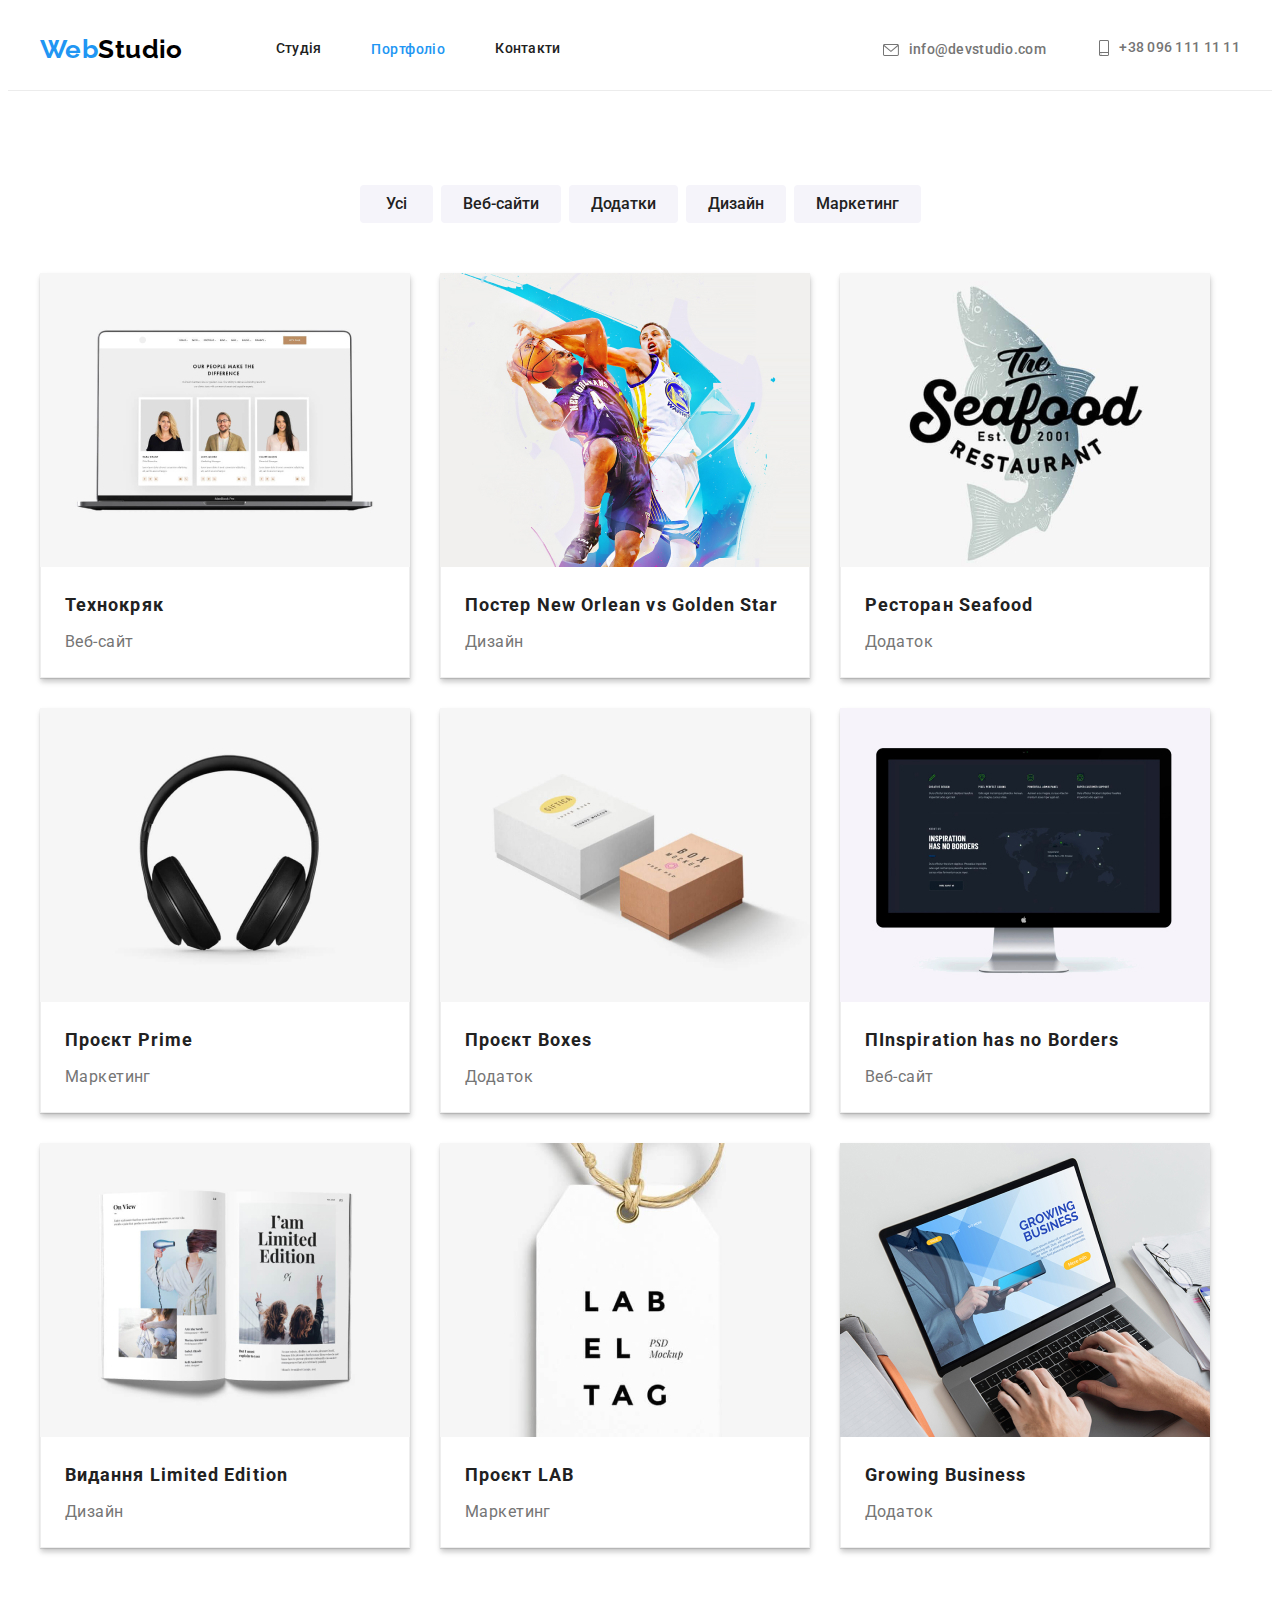
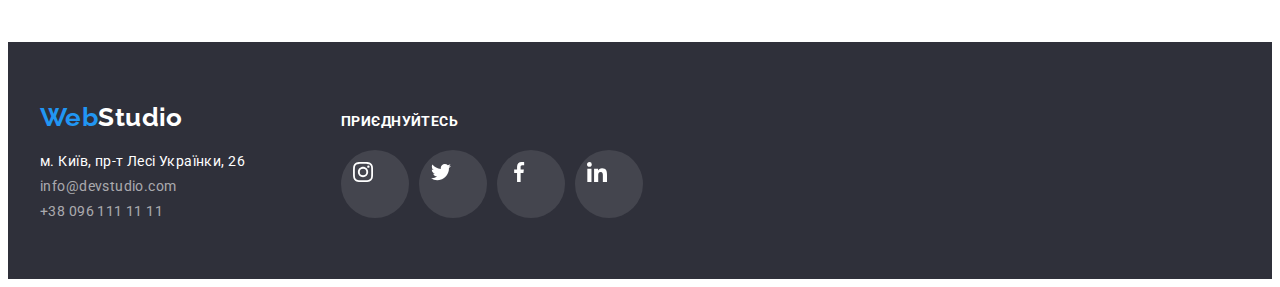
==== portfolio.html @ 4a67c82b "clone" ====
<!DOCTYPE html>
<html lang="uk">

<head>
    <meta charset="UTF-8">
    <meta http-equiv="X-UA-Compatible" content="IE=edge">
    <meta name="viewport" content="width=device-width, initial-scale=1.0">
    <title>Document</title>
    <link rel="stylesheet" href="https://cdnjs.cloudflare.com/ajax/libs/modern-normalize/0.6.0/modern-normalize.min.css"
        integrity="sha256-a9JO7L1jGkja9va1xGMWEJspCfU/b9Vn5u/O5MdnKhw=" crossorigin="anonymous" />
<link href="https://fonts.googleapis.com/css2?family=Raleway:wght@700&family=Roboto:wght@400;500;700;900&display=swap"
    rel="stylesheet">
    
    <link rel="stylesheet" href="./css/styles.css">
</head>

<body>
    <header class="site-header">
        <div class="container">
            <a href="./index.html" class="logo"><span class="logo__accent">Web</span>Studio</a>

            <nav class="site-nav">
    
                <ul class="list">
                <li class="item"><a href="./index.html" class="link">Студія</a></li>
                <li class="item"><a href="" class="link-current">Портфоліо</a></li>
                <li class="item"><a href="" class="link">Контакти</a></li>
            </ul>
        </nav>
        
        <ul class="auth-nav">
            <li class="item">
                <a class="link" href="mailto:info@devstudio.com"><svg class="icon" height="12" width="16">
                        <use href="./images/icons.svg#icon-envelope"></use>
                    </svg>info@devstudio.com</a>
            </li>
            <li class="item"><a class="link" href="tel:+380961111111"><svg class="icon" height="16" width="10">
                        <use href="./images/icons.svg#icon-smartphone"></use>
                    </svg>+38 096 111 11 11</a></li>
        </ul>
    </div>
    </header>
    <main>
        <section class="portfolio section">
            <div class="container">
<h1 class="portfolio-heading">Наші роботи</h1>


<ul class="portfolio-filter text-center">
    <li class="item"><button type="button" class="button-work">Усі</button></li>
    <li class="item"><button type="button" class="button-work">Веб-сайти</button></li>
    <li class="item"><button type="button" class="button-work">Додатки</button></li>
    <li class="item"><button type="button" class="button-work">Дизайн</button></li>
    <li class="item"><button type="button" class="button-work">Маркетинг</button></li>
</ul>

<ul class="portfolio-cards">
    <li class="item">
        <a class="link" href="">
        <img  class="image-block" src="./images/img8.jpg" alt="Технокряк" width="370">
        <div class="description">
        <h2 class="heading-car">Технокряк</h2>
        <p class="text">Веб-сайт</p>
        </div>
        </a>
    </li>
    <li class="item">
        <a class="link" href="" >
        <img  class="image-block" src="./images/img9.jpg" alt="Постер New Orlean vs Golden Star" width="370">
        <div class="description">
    <h2 class="heading-car">Постер New Orlean vs Golden Star</h2>
    <p class="text">Дизайн</p>
    </div>
    </a>
</li>
    <li class="item">
<a class="link" href="" >
<img class="image-block" src="./images/img10.jpg" alt="Ресторан Seafood" width="370">
<div class="description">
<h2 class="heading-car">Ресторан Seafood</h2>
<p class="text">Додаток</p>
</div>
</a>
    </li>
    <li class="item">
    <a  class="link" href="">
    <img  class="image-block" src="./images/img11.jpg" alt="Проєкт Prime" width="370">
    <div class="description">
    <h2 class="heading-car">Проєкт Prime</h2>
    <p class="text">Маркетинг</p>
    </div>
    </a>
    </li>
    <li class="item">
        <a class="link" href="" >
    <img class="image-block" src="./images/img12.jpg" alt="Проєкт Boxes" width="370">
    <div class="description">
    <h2 class="heading-car">Проєкт Boxes</h2>
    <p class="text">Додаток</p>
    </div>
    </a>
    </li>
    <li class="item">
        <a  class="link" href="" >
        <img class="image-block" src="./images/img13.jpg" alt="Inspiration has no Borders" width="370">
        <div class="description">
        <h2 class="heading-car">ПInspiration has no Borders</h2>
        <p class="text">Веб-сайт</p>
        </div>
        </a>
    </li>
    <li class="item">
        <a class="link" href="" >
        <img  class="image-block" src="./images/img14.jpg" alt="Видання Limited Edition" width="370">
        <div class="description">
        <h2 class="heading-car">Видання Limited Edition</h2>
        <p class="text">Дизайн</p>
        </div>
        </a>
    </li>
    <li class="item">
        <a class="link" href="" >
        <img class="image-block" src="./images/img15.jpg" alt="Проєкт LAB" width="370">
        <div class="description">
        <h2 class="heading-car">Проєкт LAB</h2>
        <p class="text">Маркетинг</p>
        </div>
        </a>
    </li>
    <li class="item">
    <a class="link" href="">
    <img class="image-block" src="./images/img16.jpg" alt="Growing Business" width="370">
    <div class="description">
    <h2 class="heading-car">Growing Business</h2>
    <p class="text">Додаток</p>
    </div>
    </a>
    </li>
</ul>
</div>
</section>
    </main>
<footer class="site-footer">
    <div class="site-footer__container container">
        <div class="site-footer__nav-links">
            <a href="./index.html" class="logo site-footer__logo"><span class="logo__accent">Web</span>Studio</a>
            <address class="footer-contacts">
                <ul>
                    <li class="footer-contacts__item">
                        <a class="footer-contacts__link footer-contacts__link--address"
                            href="https://goo.gl/maps/XUFfffDGWBc9zeDt5">м. Київ, пр-т Лесі Українки, 26</a>
                    </li>
                    <li class="footer-contacts__item">
                        <a class="footer-contacts__link" href="mailto:info@devstudio.com">info@devstudio.com</a>
                    </li>
                    <li class="footer-contacts__item">
                        <a class="footer-contacts__link" href="tel:+380961111111">+38 096 111 11 11</a>
                    </li>
                </ul>
            </address>
        </div>

        <div class="site-footer__social-links">
            <h2 class="site-footer__heading">Приєднуйтесь</h2>
            <ul class="site-footer__social-list social-links">
                <li class="social-links__item">
                    <a href="" class="site-footer__social-link social-links__link">
                        <svg class="social-links__icon" height="20" width="20">
                            <use href="./images/icons.svg#icon-instagram"></use>
                        </svg>
                    </a>
                </li>
                <li class="social-links__item">
                    <a href="" class="site-footer__social-link social-links__link">
                        <svg class="social-links__icon" height="20" width="20">
                            <use href="./images/icons.svg#icon-twitter"></use>
                        </svg>
                    </a>
                </li>
                <li class="social-links__item">
                    <a href="" class="site-footer__social-link social-links__link">
                        <svg class="social-links__icon" height="20" width="20">
                            <use href="./images/icons.svg#icon-facebook"></use>
                        </svg>
                    </a>
                </li>
                <li class="social-links__item">
                    <a href="" class="site-footer__social-link social-links__link">
                        <svg class="social-links__icon" height="20" width="20">
                            <use href="./images/icons.svg#icon-linkedin"></use>
                        </svg>
                    </a>
                </li>
            </ul>
        </div>
    </div>
</footer>
</body>

</html>
---- css/styles.css ----
:root {
    --primary-text-color:#757575;
    --title-text-color:#212121;
    --title-text-color-one:#000000 ;
    --accent-color:#2196F3;
    --primary-bt-color: #FFFFFF;
    --accent-color-one: #F5F4FA;
    --primary-phon-color: hsla(0, 0%, 100%, 0.6);
    --primary-brg-color:#2F303A;
    --header-border-color: #ececec;
    --list-items-gap: 30px;
    --portfolio-cards-border-color: #eee;
    --bg-color-gray: #f5f4fa;
    --text-color-social: #afb1b8;
    --bg-color-button-accent-secondary: #188ce8;
    --thumb-color: #afb1b8;
    --thumb-color-hover: #2196f3;
}
h1,
h2,
h3,
h4,
h5,
h6,
p,
ul {
    margin: 0;
    padding: 0;
}
ul {
    list-style: none;
}

body {
    background:var(--primary-bt-color);
    color:var(--primary-text-color);
    font-size: 14px;
    font-family:Roboto, sans-serif;
    letter-spacing: 0.03em;
}

.container {
    margin-left: auto;
    margin-right: auto;
    padding-left: 15px;
    padding-right: 15px;
    width: 1200px;
}
.section {
    padding-top: 94px;
    padding-bottom: 94px;
}
.image-block {
    display: block;
}
.text-center {
    text-align: center;
    
}
.heading {
    font-size: 36px;
    line-height: 1.17;
    text-align: center;
}
button {
    font-family: inherit;
    cursor: pointer;
}

.site-header {
    border-bottom: 1px solid var(--header-border-color);
}
  
.site-header .container {
    display: flex;
    align-items: center;
}

.site-nav {
    margin-left: 93px;
}

.site-nav .list {
    display: flex;
    
}
.site-nav .item:not(:first-child),
.auth-nav .item:not(:first-child) {
    margin-left: 50px;
}
.site-nav .link {
    color: var(--title-text-color);
    font-weight: 500;
    line-height: 1.14;
    letter-spacing: 0.02em;
    text-decoration: none;
    display: inline-block;
    padding-top: 32px;
    padding-bottom: 32px;
    
}

.site-nav .link:hover,
.site-nav .link:focus {
    color: var(--accent-color);
}

.site-nav .link-current {
    color: var(--accent-color);
    text-decoration: none;
    font-weight: 500;
    display: inline-block;
    padding-top: 32px;
    padding-bottom: 32px;
}

.auth-nav .item {
   
    font-weight: 500;
    line-height: 1.14;
    letter-spacing: 0.02em;
    text-decoration: none;
    display:inline-block;
    
}

.auth-nav .link:hover,
.auth-nav .link:focus {
    color: var(--accent-color);
}

.auth-nav .link{
    display: flex;
        padding-top: 32px;
        padding-bottom: 32px;
        text-decoration: none;
    color: var(---primary-text-color);
       
        align-items: center;
}
.auth-nav {
    display: inline-block;
    margin-left: auto;
    align-items: center;
  
}
.auth-nav .icon {
    --color4: currentColor;    
    margin-right: 10px;
    
}
.icon {
    display: inline-block; 
    align-items: center;
    justify-content: center;
}

.logo {
    font-family: Raleway, sans-serif;
    font-weight: 700;
    font-size: 26px;
    line-height: 1.19;
    text-decoration: none;
    padding-top: 24px;
    padding-bottom: 24px;
    color: var(--title-text-color-one);
}

.logo__accent {
    color: var(--accent-color);
    font-family: Raleway, sans-serif;
    padding-top: 24px;
    padding-bottom: 24px;
}

.features-heading,
.portfolio-heading {
    position: absolute;
    white-space: nowrap;
    width: 1px;
    height: 1px;
    overflow: hidden;
    border: 0;
    padding: 0;
    clip: rect(0 0 0 0);
    clip-path: inset(50%);
    margin: -1px;
}
.features-list {
    display: flex;
    margin-left: calc(-1 * var(--list-items-gap));  
}
.features-list .thumb {
    padding-top: 25px;
    padding-bottom: 25px;

    border-radius: 4px;
    background-color: var(--bg-color-gray);
    margin-bottom:30px ;
}
.thumb {
    display: flex;
    align-items: center;
    justify-content: center;
}

 .features-list .item {
    flex-basis: calc(100% / 4 - var(--list-items-gap));
    margin-left: var(--list-items-gap);
}

.portfolio-cards {
    display: flex;
    flex-wrap: wrap;
     gap: 30px;
}

 .portfolio-cards .item {
    flex-basis: calc(100% / 3 - var(--list-items-gap));
    box-shadow: 0px 1px 1px rgba(0, 0, 0, 0.12), 0px 4px 4px rgba(0, 0, 0, 0.06), 1px 4px 6px rgba(0, 0, 0, 0.16);
 }
.portfolio-filter{
    margin-bottom: 50px;
}
   .portfolio-cards .description {
        padding-top: 20px;
        padding-bottom: 20px;
        padding-left: 24px;
        padding-right: 24px; 
 
    border: 1px solid var(--portfolio-cards-border-color);
        border-top: none;
}

.portfolio-cards .link {
    color:var(--primary-text-color);
    text-decoration: none;      
}

.portfolio-cards .text{
    color: var(---primary-text-color);
    margin-top: 4px;
    font-size: 16px;
    line-height: 1.88;        
}

.portfolio-cards .heading-car {
    font-weight: 700;
    font-size: 18px;
    line-height: 2;
    letter-spacing: 0.06em;
    color: var(--title-text-color); 
}

.section-items {
    color: var(--title-text-color);
    font-weight: 500;
        font-size: 16px;
        line-height:1.19;            
}
 .section-item-one {
color: var(--title-text-color);
font-weight: 700;
font-size: 14px;
line-height: 1.14;
letter-spacing: 0.03em;
margin-bottom: 10px;
 }
.section-desc {
    color:var(--primary-text-color);
    font-size: 16px;
    line-height:1.19;     
}
.section-text {
    color:var(--primary-text-color);
    line-height: 1.71;
}
.section-title {
    font-weight: 700;
    font-size: 36px;
    line-height: 1.17;
    color: var(--title-text-color);
}

.slogan {
    background-color: var(--primary-brg-color);
    padding-top: 200px;
    padding-bottom: 200px;
    text-align: center;
    background-image: linear-gradient(rgba(47, 48, 58, 0.4), rgba(47, 48, 58, 0.4)),
            url(../images/hero.jpg);
    background-repeat: no-repeat;
        background-position: center;
        background-size: 1600px;
}

.slogan-title{
color: var(--primary-bt-color);
    font-weight: 900;
    font-size: 44px;
    line-height:1.36;
    text-transform: uppercase;
    letter-spacing: 0.06em;
    text-align: center;
 }
 
 .button  {
    color: var(--primary-bt-color);
    background-color: var(--accent-color);
    text-decoration: none;
    font-family: inherit;
    text-align: center;
}

.button-primary {
    color: var(--primary-bt-color);
    background-color: var(--accent-color);
    font-weight: 700;
    font-size: 16px;
    line-height: 1.88;
    letter-spacing: 0.06em;
    text-align: center;
    margin-top: 30px;
    padding: 10px 32px;
    border: 0 solid transparent;
    border-radius: 4px;
}

.button-work  {
    color: var(--title-text-color);
        background-color: var(--accent-color-one);
        font-weight: 500;
            font-size: 16px;
            line-height: 1.62;
            text-align: center;
            font-style: normal;
            border: 0 solid transparent;
            border-radius: 4px;
            min-width: 73px;
            padding: 6px 22px;
}

.button-work:hover,
.button-work:focus {
    color: var(--primary-bt-color);
    background-color: var(--accent-color);
    box-shadow: 0px 3px 1px rgba(0, 0, 0, 0.1), 0px 1px 2px rgba(0, 0, 0, 0.08), 0px 2px 2px rgba(0, 0, 0, 0.12);
        border-radius: 4px;
}

.button-secondary {
    color: var(--primary-bt-color);
        background-color: var(--accent-color);font-weight: 500;
            font-size: 16px;
            line-height: 1.62;
            text-align: center;
            font-style: normal;
            border: 0 solid transparent;
            border-radius: 4px;
            min-width: 73px;
            padding: 6px 22px;
}
  
.competence {
    padding-top: 0;
}
.competence .section-title{
    text-align: center;
}

.competence-list {
    display: flex;
    margin-top: 50px;
    margin-left: calc(-1 * var(--list-items-gap));
}

.competence-list .item {
    flex-basis: calc(100% / 3 - var(--list-items-gap));
    margin-left: var(--list-items-gap);
}
   
.address .link{
    color:var(--primary-bt-color);
    line-height: 1.71;
        text-decoration: none;
        font-style: normal;
}
.address  .link:hover,
 .address .link:focus {
    color:var(--accent-color);
}
.address .link-one {
    color:var(--primary-phon-color);
   
        line-height: 1.71;
        text-decoration: none;
        font-style: normal;
}
.address .link-one:hover,
.address .link-one:focus {
color: var(--accent-color);
}

.portfolio-filter {
    display: flex;
    justify-content: center;
}

.portfolio-filter .item:not(:first-child) {
    margin-left: 8px;
}
.team {
    background-color: var(--bg-color-gray); 
}

.team-cards {
    display: flex;
    margin-top: 50px;
    margin-left: calc(-1 * var(--list-items-gap));
   
}

.team-cards .item {
    flex-basis: calc(100% / 3 - var(--list-items-gap));
    margin-left: var(--list-items-gap);

    background-color: var(--primary-bt-color);
   
}
.team-cards .item:hover,
.team-cards .item:focus {
box-shadow: 0px 1px 3px rgba(0, 0, 0, 0.12), 0px 1px 1px rgba(0, 0, 0, 0.14),
        0px 2px 1px rgba(0, 0, 0, 0.2);
    border-radius: 0px 0px 4px 4px;
}

.team-cards .description {
    padding-top: 30px;
    padding-bottom: 30px;
    padding-left: 24px;
    padding-right: 24px; 
}
.team-cards .section-desc{
    margin-top: 10px;  
}

.team-cards .social-links {
    margin-top: 16px;
    align-items: center;
    display: flex;
    justify-self: center;
}

.social-links {
    display: flex;
    align-items: center;
}

.social-links__item:not(:last-child) {
    margin-right: 10px;
}

.social-links__link {
    display: block;
    height: 44px;
    width: 44px;
    padding: 12px;
    border-radius: 50%;
    color: var(--text-color-social);
    align-items: center;
    justify-self: center;
}

.social-links__link:hover,
.social-links__link:focus {
    color: var(--primary-bt-color);
    background-color: var(--accent-color);
}
.social-links__icon {
    --color1: currentColor;
  
}

.clients__icon {
    --color1: currentColor;
    display: block;
}

.site-footer {
    padding-top: 60px;
    padding-bottom: 60px;

    background-color: var(--primary-brg-color);
}

.site-footer__container {
    display: flex;
    align-items: baseline;
}

.site-footer__nav-links {
    width: 231px;
}

.site-footer__logo {
    color: var(--primary-bt-color);
}

.site-footer__social-links {
   
    margin-left: 70px;
}

.site-footer__heading {
    font-size: 14px;
    line-height: 1.14;
    text-transform: uppercase;

    color: var(--primary-bt-color);
}

.site-footer__social-list {
    margin-top: 20px;
}

.site-footer__social-link {
    color: var(--primary-bt-color);
    background-color: rgba(255, 255, 255, 0.1);
}

/* Footer contacts */

.footer-contacts {
    margin-top: 20px;
}

.footer-contacts__item:not(:first-child) {
    margin-top: 9px;
}

.footer-contacts__link {
    font-style: normal;
    text-decoration: none;
    color: var(--primary-phon-color);
}

.footer-contacts__link:hover,
.footer-contacts__link:focus {
    color: var(--accent-color);
}

.footer-contacts__link--address {
    color: var(--primary-bt-color);
}




.customer_title {
    color: var(--title-text-color);
    font-weight: bold;
    font-size: 36px;
    line-height: 1.17;
    text-align: center;
    padding-top: 94px;
    /* padding-bottom: 50px; */
    margin-bottom: 0px;
    margin-top: 0px;
    padding-bottom: 50px;
}

.customer_content {
    display: flex;
    justify-content: space-between;
    margin-bottom: 94px;
}

.customer__item {
    border: 1px solid var(--text-color-social);
    border-radius: 4px;
    margin-left: 30px;
}

.customer__item:first-child {
    margin-left: 0px;
}

.customer__item:hover,
.customer__item:focus {
    border: 1px solid var(--accent-color);
}

.customer__link {
    display: flex;
    align-items: center;
    justify-content: center;
    width: 175px;
    height: 90px;
    color: var(--text-color-social);
}

.customer__link:hover {
    color: var(--accent-color);
}

.clients__icon {
    
    fill: currentColor;
    height: 50px;
}
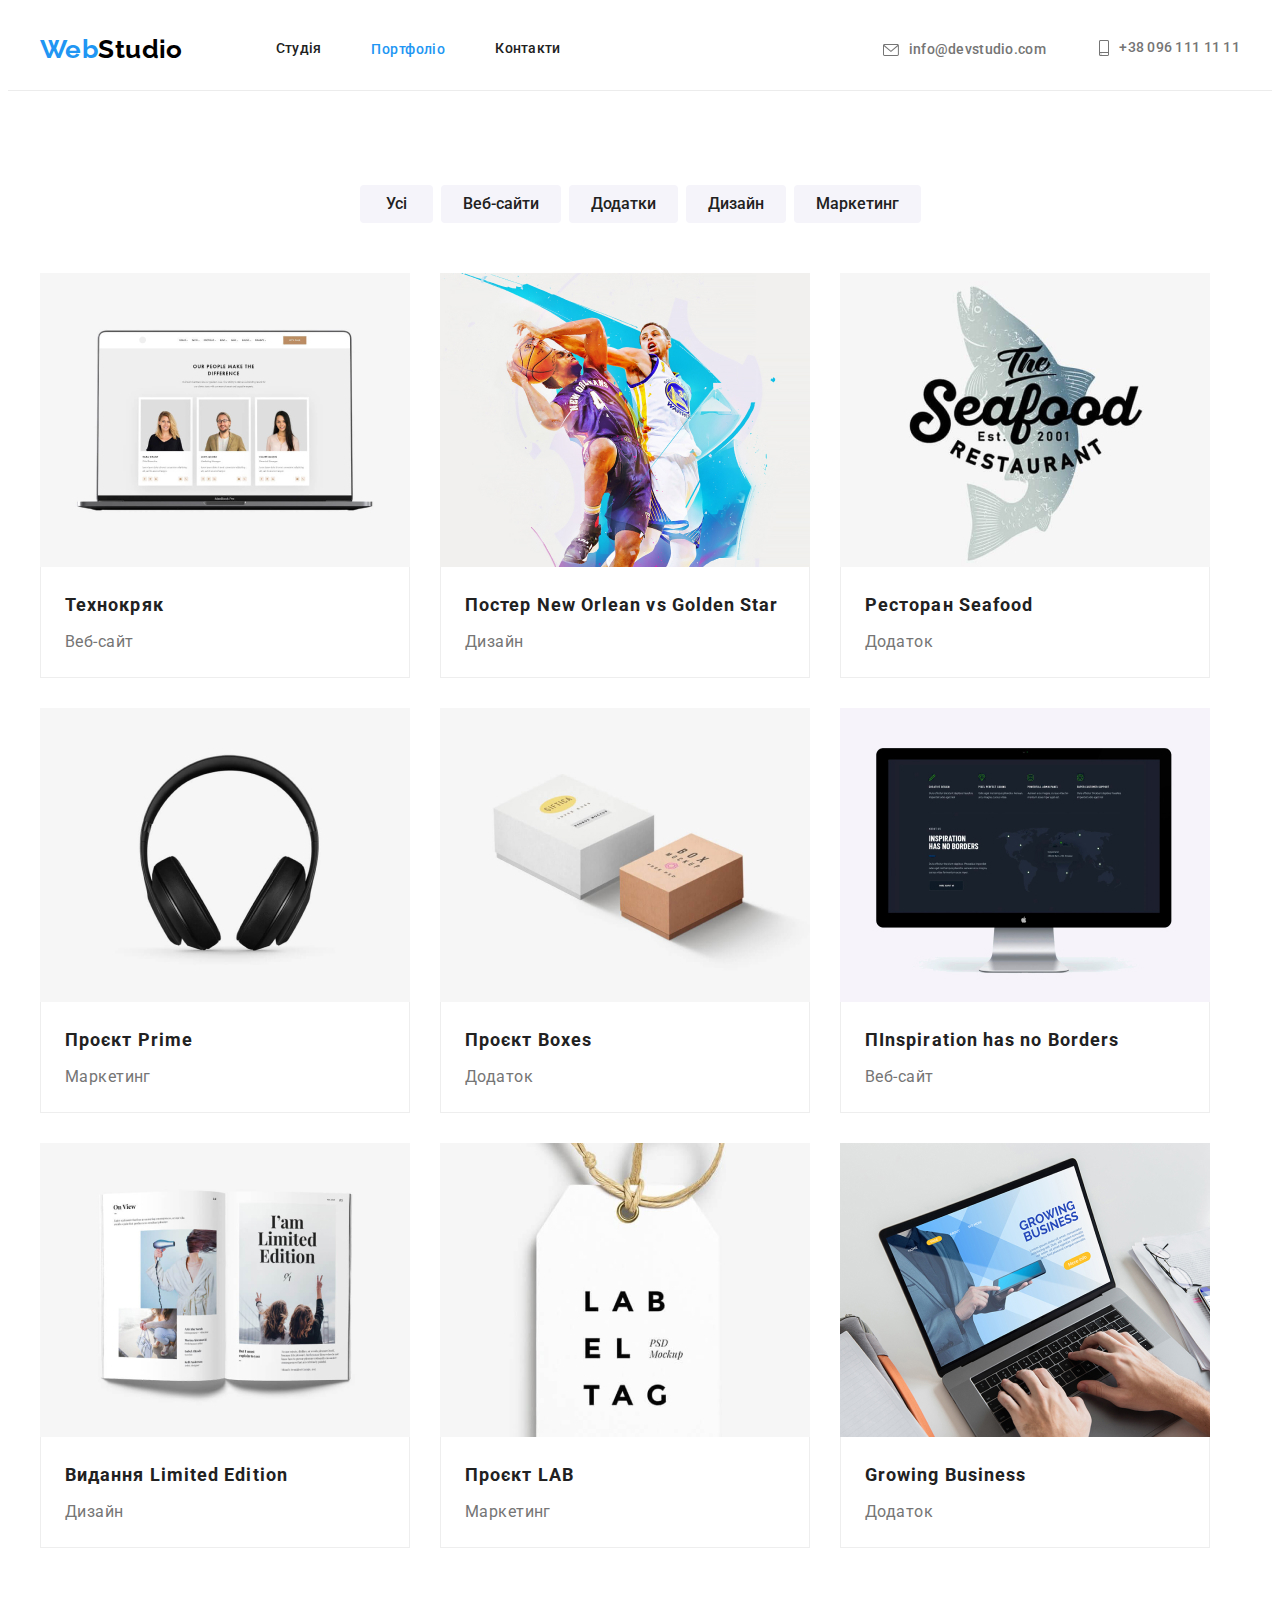
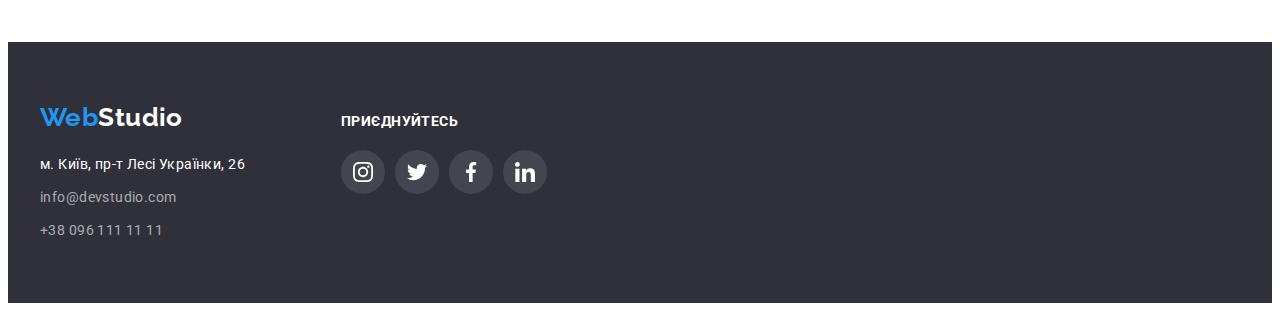
==== commit 0730305a: "clone html" ====
--- a/portfolio.html
+++ b/portfolio.html
@@ -161,7 +161,7 @@
         </div>
 
         <div class="site-footer__social-links">
-            <h2 class="site-footer__heading">Приєднуйтесь</h2>
+            <p class="site-footer__heading">Приєднуйтесь</p>
             <ul class="site-footer__social-list social-links">
                 <li class="social-links__item">
                     <a href="" class="site-footer__social-link social-links__link">
--- a/css/styles.css
+++ b/css/styles.css
@@ -1,13 +1,13 @@
 
 :root {
-    --primary-text-color:#757575;
-    --title-text-color:#212121;
-    --title-text-color-one:#000000 ;
-    --accent-color:#2196F3;
+    --primary-text-color: #757575;
+    --title-text-color: #212121;
+    --title-text-color-one: #000000;
+    --accent-color: #2196F3;
     --primary-bt-color: #FFFFFF;
     --accent-color-one: #F5F4FA;
     --primary-phon-color: hsla(0, 0%, 100%, 0.6);
-    --primary-brg-color:#2F303A;
+    --primary-brg-color: #2F303A;
     --header-border-color: #ececec;
     --list-items-gap: 30px;
     --portfolio-cards-border-color: #eee;
@@ -17,6 +17,7 @@
     --thumb-color: #afb1b8;
     --thumb-color-hover: #2196f3;
 }
+
 h1,
 h2,
 h3,
@@ -28,15 +29,16 @@
     margin: 0;
     padding: 0;
 }
+
 ul {
     list-style: none;
 }
 
 body {
-    background:var(--primary-bt-color);
-    color:var(--primary-text-color);
+    background: var(--primary-bt-color);
+    color: var(--primary-text-color);
     font-size: 14px;
-    font-family:Roboto, sans-serif;
+    font-family: Roboto, sans-serif;
     letter-spacing: 0.03em;
 }
 
@@ -47,22 +49,27 @@
     padding-right: 15px;
     width: 1200px;
 }
+
 .section {
     padding-top: 94px;
     padding-bottom: 94px;
 }
+
 .image-block {
     display: block;
 }
+
 .text-center {
     text-align: center;
-    
-}
+
+}
+
 .heading {
     font-size: 36px;
     line-height: 1.17;
     text-align: center;
 }
+
 button {
     font-family: inherit;
     cursor: pointer;
@@ -71,7 +78,7 @@
 .site-header {
     border-bottom: 1px solid var(--header-border-color);
 }
-  
+
 .site-header .container {
     display: flex;
     align-items: center;
@@ -83,12 +90,14 @@
 
 .site-nav .list {
     display: flex;
-    
-}
+
+}
+
 .site-nav .item:not(:first-child),
 .auth-nav .item:not(:first-child) {
     margin-left: 50px;
 }
+
 .site-nav .link {
     color: var(--title-text-color);
     font-weight: 500;
@@ -98,7 +107,7 @@
     display: inline-block;
     padding-top: 32px;
     padding-bottom: 32px;
-    
+
 }
 
 .site-nav .link:hover,
@@ -116,13 +125,13 @@
 }
 
 .auth-nav .item {
-   
+
     font-weight: 500;
     line-height: 1.14;
     letter-spacing: 0.02em;
     text-decoration: none;
-    display:inline-block;
-    
+    display: inline-block;
+
 }
 
 .auth-nav .link:hover,
@@ -130,28 +139,31 @@
     color: var(--accent-color);
 }
 
-.auth-nav .link{
-    display: flex;
-        padding-top: 32px;
-        padding-bottom: 32px;
-        text-decoration: none;
+.auth-nav .link {
+    display: flex;
+    padding-top: 32px;
+    padding-bottom: 32px;
+    text-decoration: none;
     color: var(---primary-text-color);
-       
-        align-items: center;
-}
+
+    align-items: center;
+}
+
 .auth-nav {
     display: inline-block;
     margin-left: auto;
     align-items: center;
-  
-}
+
+}
+
 .auth-nav .icon {
-    --color4: currentColor;    
+    --color4: currentColor;
     margin-right: 10px;
-    
-}
+
+}
+
 .icon {
-    display: inline-block; 
+    display: inline-block;
     align-items: center;
     justify-content: center;
 }
@@ -187,25 +199,27 @@
     clip-path: inset(50%);
     margin: -1px;
 }
+
 .features-list {
     display: flex;
-    margin-left: calc(-1 * var(--list-items-gap));  
-}
+    margin-left: calc(-1 * var(--list-items-gap));
+}
+
 .features-list .thumb {
-    padding-top: 25px;
-    padding-bottom: 25px;
+height: 120px;
 
     border-radius: 4px;
     background-color: var(--bg-color-gray);
-    margin-bottom:30px ;
-}
+    margin-bottom: 30px;
+}
+
 .thumb {
     display: flex;
     align-items: center;
     justify-content: center;
 }
 
- .features-list .item {
+.features-list .item {
     flex-basis: calc(100% / 4 - var(--list-items-gap));
     margin-left: var(--list-items-gap);
 }
@@ -213,36 +227,45 @@
 .portfolio-cards {
     display: flex;
     flex-wrap: wrap;
-     gap: 30px;
-}
-
- .portfolio-cards .item {
+    gap: 30px;
+}
+
+.portfolio-cards .item {
     flex-basis: calc(100% / 3 - var(--list-items-gap));
-    box-shadow: 0px 1px 1px rgba(0, 0, 0, 0.12), 0px 4px 4px rgba(0, 0, 0, 0.06), 1px 4px 6px rgba(0, 0, 0, 0.16);
- }
-.portfolio-filter{
+    
+}
+
+.portfolio-filter {
     margin-bottom: 50px;
 }
-   .portfolio-cards .description {
-        padding-top: 20px;
-        padding-bottom: 20px;
-        padding-left: 24px;
-        padding-right: 24px; 
- 
+
+.portfolio-cards .description {
+    padding-top: 20px;
+    padding-bottom: 20px;
+    padding-left: 24px;
+    padding-right: 24px;
+
     border: 1px solid var(--portfolio-cards-border-color);
-        border-top: none;
+    border-top: none;
 }
 
 .portfolio-cards .link {
-    color:var(--primary-text-color);
-    text-decoration: none;      
-}
-
-.portfolio-cards .text{
+    display: block;
+    color: var(--primary-text-color);
+    text-decoration: none;
+}
+
+.portfolio-cards .link:hover,
+.portfolio-cards .link:hover{
+box-shadow: 0px 1px 1px rgba(0, 0, 0, 0.12), 0px 4px 4px rgba(0, 0, 0, 0.06), 1px 4px 6px rgba(0, 0, 0, 0.16);
+}
+
+
+.portfolio-cards .text {
     color: var(---primary-text-color);
     margin-top: 4px;
     font-size: 16px;
-    line-height: 1.88;        
+    line-height: 1.88;
 }
 
 .portfolio-cards .heading-car {
@@ -250,32 +273,36 @@
     font-size: 18px;
     line-height: 2;
     letter-spacing: 0.06em;
-    color: var(--title-text-color); 
+    color: var(--title-text-color);
 }
 
 .section-items {
     color: var(--title-text-color);
     font-weight: 500;
-        font-size: 16px;
-        line-height:1.19;            
-}
- .section-item-one {
-color: var(--title-text-color);
-font-weight: 700;
-font-size: 14px;
-line-height: 1.14;
-letter-spacing: 0.03em;
-margin-bottom: 10px;
- }
+    font-size: 16px;
+    line-height: 1.19;
+}
+
+.section-item-one {
+    color: var(--title-text-color);
+    font-weight: 700;
+    font-size: 14px;
+    line-height: 1.14;
+    letter-spacing: 0.03em;
+    margin-bottom: 10px;
+}
+
 .section-desc {
-    color:var(--primary-text-color);
+    color: var(--primary-text-color);
     font-size: 16px;
-    line-height:1.19;     
-}
+    line-height: 1.19;
+}
+
 .section-text {
-    color:var(--primary-text-color);
+    color: var(--primary-text-color);
     line-height: 1.71;
 }
+
 .section-title {
     font-weight: 700;
     font-size: 36px;
@@ -284,28 +311,30 @@
 }
 
 .slogan {
+    max-width: 1600px;
+    margin:0 auto;
     background-color: var(--primary-brg-color);
     padding-top: 200px;
     padding-bottom: 200px;
     text-align: center;
     background-image: linear-gradient(rgba(47, 48, 58, 0.4), rgba(47, 48, 58, 0.4)),
-            url(../images/hero.jpg);
+        url(../images/hero.jpg);
     background-repeat: no-repeat;
-        background-position: center;
-        background-size: 1600px;
-}
-
-.slogan-title{
-color: var(--primary-bt-color);
+    background-position: center;
+    background-size: 1600px;
+}
+
+.slogan-title {
+    color: var(--primary-bt-color);
     font-weight: 900;
     font-size: 44px;
-    line-height:1.36;
+    line-height: 1.36;
     text-transform: uppercase;
     letter-spacing: 0.06em;
     text-align: center;
- }
- 
- .button  {
+}
+
+.button {
     color: var(--primary-bt-color);
     background-color: var(--accent-color);
     text-decoration: none;
@@ -327,18 +356,18 @@
     border-radius: 4px;
 }
 
-.button-work  {
+.button-work {
     color: var(--title-text-color);
-        background-color: var(--accent-color-one);
-        font-weight: 500;
-            font-size: 16px;
-            line-height: 1.62;
-            text-align: center;
-            font-style: normal;
-            border: 0 solid transparent;
-            border-radius: 4px;
-            min-width: 73px;
-            padding: 6px 22px;
+    background-color: var(--accent-color-one);
+    font-weight: 500;
+    font-size: 16px;
+    line-height: 1.62;
+    text-align: center;
+    font-style: normal;
+    border: 0 solid transparent;
+    border-radius: 4px;
+    min-width: 73px;
+    padding: 6px 22px;
 }
 
 .button-work:hover,
@@ -346,26 +375,28 @@
     color: var(--primary-bt-color);
     background-color: var(--accent-color);
     box-shadow: 0px 3px 1px rgba(0, 0, 0, 0.1), 0px 1px 2px rgba(0, 0, 0, 0.08), 0px 2px 2px rgba(0, 0, 0, 0.12);
-        border-radius: 4px;
+    border-radius: 4px;
 }
 
 .button-secondary {
     color: var(--primary-bt-color);
-        background-color: var(--accent-color);font-weight: 500;
-            font-size: 16px;
-            line-height: 1.62;
-            text-align: center;
-            font-style: normal;
-            border: 0 solid transparent;
-            border-radius: 4px;
-            min-width: 73px;
-            padding: 6px 22px;
-}
-  
+    background-color: var(--accent-color);
+    font-weight: 500;
+    font-size: 16px;
+    line-height: 1.62;
+    text-align: center;
+    font-style: normal;
+    border: 0 solid transparent;
+    border-radius: 4px;
+    min-width: 73px;
+    padding: 6px 22px;
+}
+
 .competence {
     padding-top: 0;
 }
-.competence .section-title{
+
+.competence .section-title {
     text-align: center;
 }
 
@@ -379,27 +410,30 @@
     flex-basis: calc(100% / 3 - var(--list-items-gap));
     margin-left: var(--list-items-gap);
 }
-   
-.address .link{
-    color:var(--primary-bt-color);
+
+.address .link {
+    color: var(--primary-bt-color);
     line-height: 1.71;
-        text-decoration: none;
-        font-style: normal;
-}
-.address  .link:hover,
- .address .link:focus {
-    color:var(--accent-color);
-}
+    text-decoration: none;
+    font-style: normal;
+}
+
+.address .link:hover,
+.address .link:focus {
+    color: var(--accent-color);
+}
+
 .address .link-one {
-    color:var(--primary-phon-color);
-   
-        line-height: 1.71;
-        text-decoration: none;
-        font-style: normal;
-}
+    color: var(--primary-phon-color);
+
+    line-height: 1.71;
+    text-decoration: none;
+    font-style: normal;
+}
+
 .address .link-one:hover,
 .address .link-one:focus {
-color: var(--accent-color);
+    color: var(--accent-color);
 }
 
 .portfolio-filter {
@@ -410,15 +444,16 @@
 .portfolio-filter .item:not(:first-child) {
     margin-left: 8px;
 }
+
 .team {
-    background-color: var(--bg-color-gray); 
+    background-color: var(--bg-color-gray);
 }
 
 .team-cards {
     display: flex;
     margin-top: 50px;
     margin-left: calc(-1 * var(--list-items-gap));
-   
+    
 }
 
 .team-cards .item {
@@ -426,50 +461,43 @@
     margin-left: var(--list-items-gap);
 
     background-color: var(--primary-bt-color);
-   
-}
-.team-cards .item:hover,
-.team-cards .item:focus {
-box-shadow: 0px 1px 3px rgba(0, 0, 0, 0.12), 0px 1px 1px rgba(0, 0, 0, 0.14),
-        0px 2px 1px rgba(0, 0, 0, 0.2);
-    border-radius: 0px 0px 4px 4px;
-}
+    box-shadow: 0px 1px 3px rgba(0, 0, 0, 0.12), 0px 1px 1px rgba(0, 0, 0, 0.14),
+            0px 2px 1px rgba(0, 0, 0, 0.2);
+        border-radius: 0px 0px 4px 4px;
+    }
 
 .team-cards .description {
     padding-top: 30px;
     padding-bottom: 30px;
     padding-left: 24px;
-    padding-right: 24px; 
-}
-.team-cards .section-desc{
-    margin-top: 10px;  
-}
-
-.team-cards .social-links {
+    padding-right: 24px;
+}
+
+.team-cards .section-desc {
+    margin-top: 10px;
+}
+
+.social-links {
     margin-top: 16px;
     align-items: center;
     display: flex;
-    justify-self: center;
-}
-
-.social-links {
-    display: flex;
-    align-items: center;
-}
+    justify-content: center;
+}
+
+
 
 .social-links__item:not(:last-child) {
     margin-right: 10px;
 }
 
 .social-links__link {
-    display: block;
+    display: flex;
     height: 44px;
     width: 44px;
-    padding: 12px;
     border-radius: 50%;
     color: var(--text-color-social);
     align-items: center;
-    justify-self: center;
+    justify-content: center;
 }
 
 .social-links__link:hover,
@@ -477,9 +505,10 @@
     color: var(--primary-bt-color);
     background-color: var(--accent-color);
 }
+
 .social-links__icon {
     --color1: currentColor;
-  
+
 }
 
 .clients__icon {
@@ -508,12 +537,12 @@
 }
 
 .site-footer__social-links {
-   
+
     margin-left: 70px;
 }
 
 .site-footer__heading {
-    font-size: 14px;
+    font-weight: 700;
     line-height: 1.14;
     text-transform: uppercase;
 
@@ -542,6 +571,7 @@
 .footer-contacts__link {
     font-style: normal;
     text-decoration: none;
+    line-height: 1.71;
     color: var(--primary-phon-color);
 }
 
@@ -563,50 +593,45 @@
     font-size: 36px;
     line-height: 1.17;
     text-align: center;
-    padding-top: 94px;
-    /* padding-bottom: 50px; */
-    margin-bottom: 0px;
-    margin-top: 0px;
-    padding-bottom: 50px;
+ margin-bottom: 50px;
 }
 
 .customer_content {
     display: flex;
     justify-content: space-between;
-    margin-bottom: 94px;
+
 }
 
 .customer__item {
+  
+    margin-left: 30px;
+}
+
+.customer__item:first-child {
+    margin-left: 0;
+}
+
+
+.customer__link {
+    display: flex;
+    align-items: center;
+    justify-content: center;
+    width: 170px;
+    height: 90px;
+    color: var(--text-color-social);
     border: 1px solid var(--text-color-social);
     border-radius: 4px;
-    margin-left: 30px;
-}
-
-.customer__item:first-child {
-    margin-left: 0px;
-}
-
-.customer__item:hover,
-.customer__item:focus {
+}
+
+.customer__link:hover,
+.customer__link:focus {
+    color: var(--accent-color);
     border: 1px solid var(--accent-color);
-}
-
-.customer__link {
-    display: flex;
-    align-items: center;
-    justify-content: center;
-    width: 175px;
-    height: 90px;
-    color: var(--text-color-social);
-}
-
-.customer__link:hover {
-    color: var(--accent-color);
-}
+    }
+
 
 .clients__icon {
-    
+
     fill: currentColor;
     height: 50px;
-}
-
+}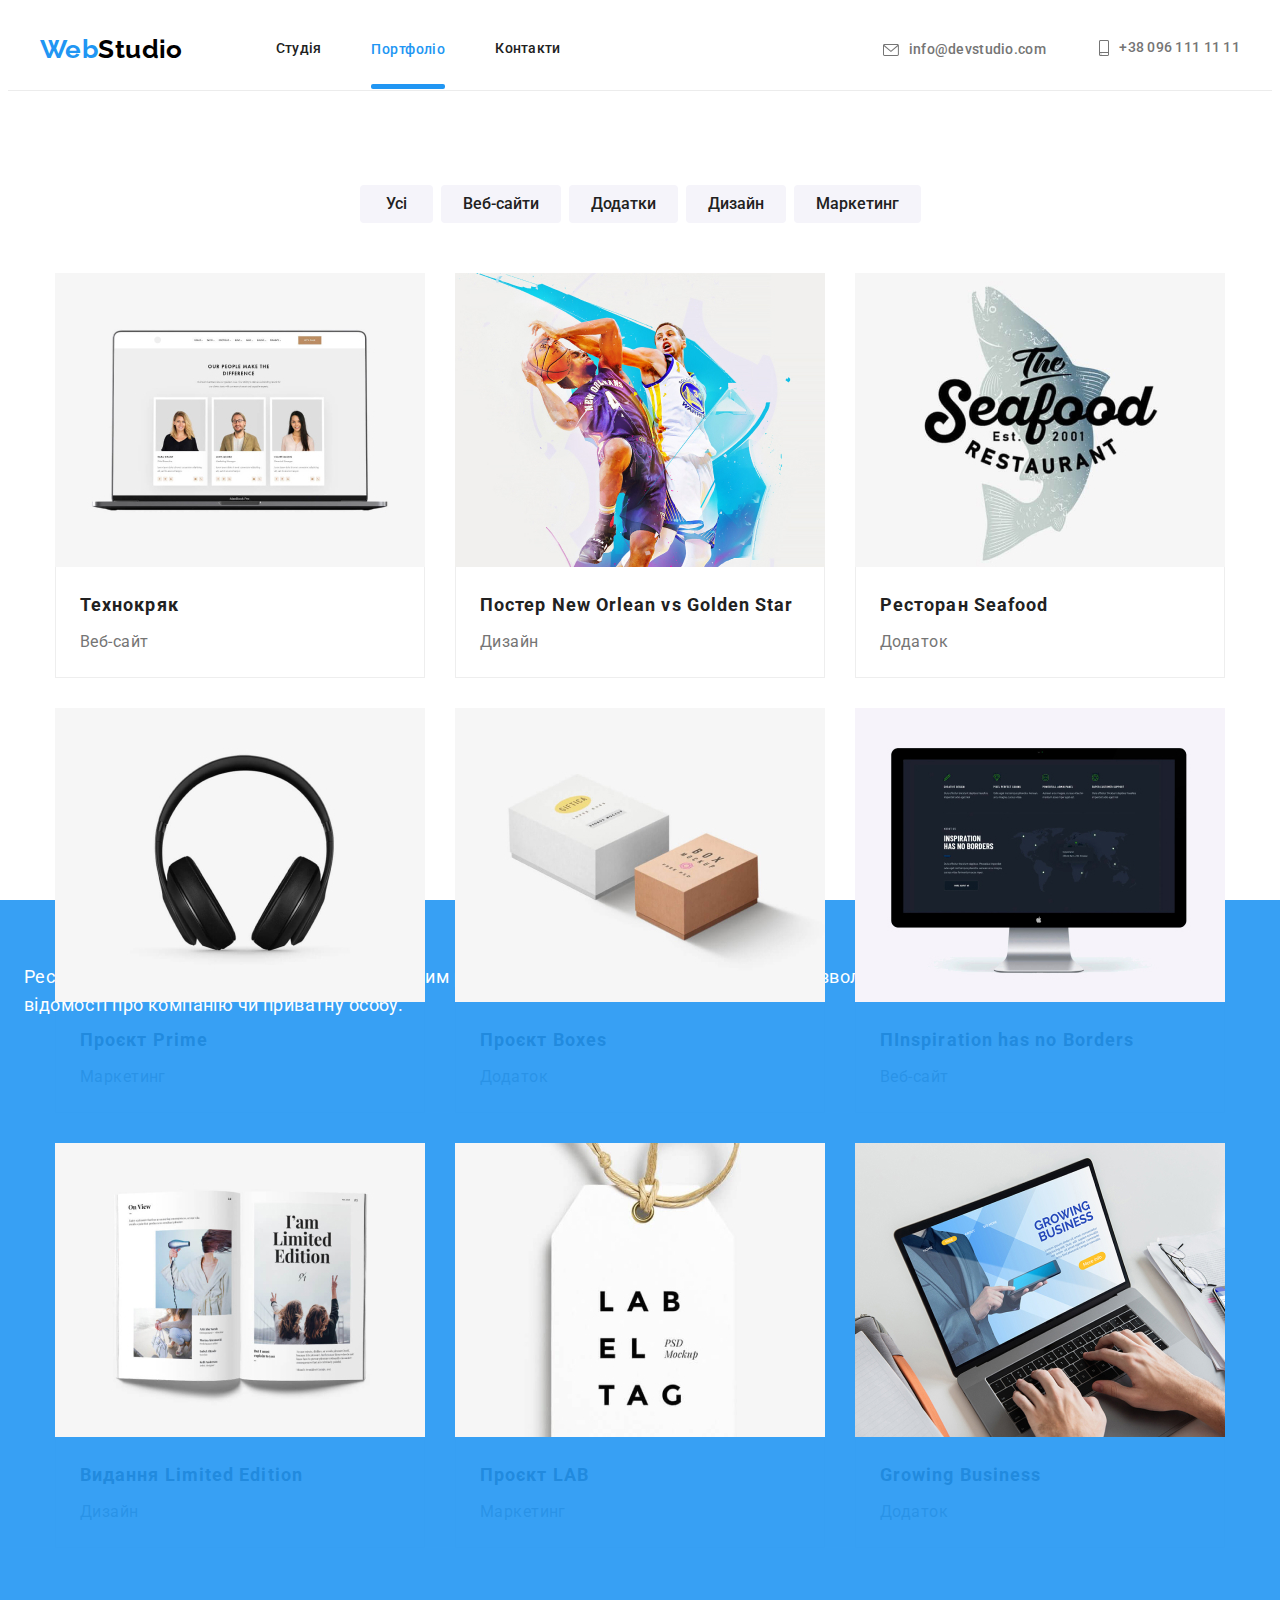
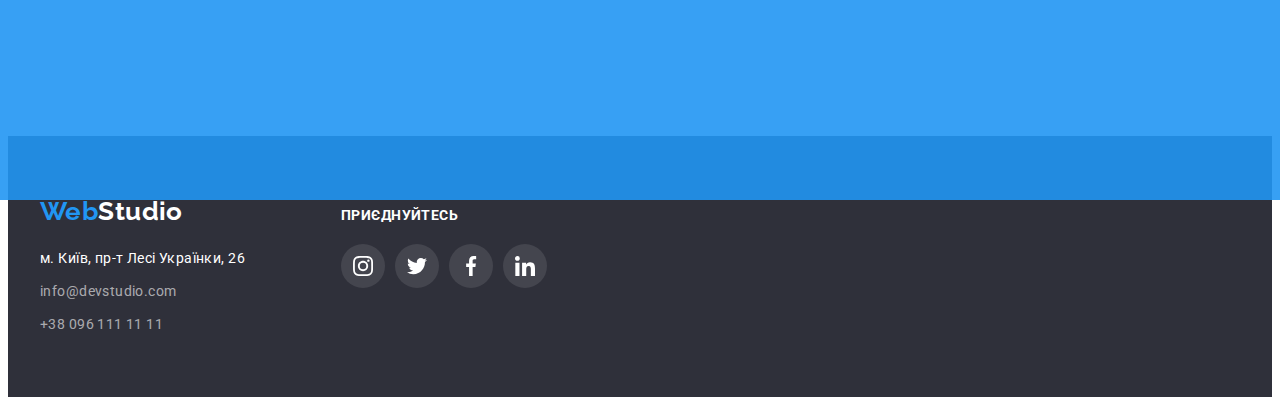
==== commit cdddf40a: "css+portpholio" ====
--- a/portfolio.html
+++ b/portfolio.html
@@ -30,11 +30,11 @@
         
         <ul class="auth-nav">
             <li class="item">
-                <a class="link" href="mailto:info@devstudio.com"><svg class="icon" height="12" width="16">
+                <a class="link" href="mailto:info@devstudio.com"><svg class="icon-n" height="12" width="16">
                         <use href="./images/icons.svg#icon-envelope"></use>
                     </svg>info@devstudio.com</a>
             </li>
-            <li class="item"><a class="link" href="tel:+380961111111"><svg class="icon" height="16" width="10">
+            <li class="item"><a class="link" href="tel:+380961111111"><svg class="icon-n" height="16" width="10">
                         <use href="./images/icons.svg#icon-smartphone"></use>
                     </svg>+38 096 111 11 11</a></li>
         </ul>
@@ -56,9 +56,18 @@
 
 <ul class="portfolio-cards">
     <li class="item">
-        <a class="link" href="">
-        <img  class="image-block" src="./images/img8.jpg" alt="Технокряк" width="370">
-        <div class="description">
+        
+        <a class="link" href=""> 
+            <div class="img">
+        <img  src="./images/img8.jpg" alt="Технокряк" width="370"  class="image-block">
+        <div class="portfolio-cards__p">
+            <p class="filter-about">
+                Ресурс пропонує комплексні пропозиції з різним рівнем функціоналу та сервісів. Все це дозволить відвідувачу отримати
+                вичерпні відомості про компанію чи приватну особу.
+            </p>
+        </div>
+        </div>
+        <div class="description">  
         <h2 class="heading-car">Технокряк</h2>
         <p class="text">Веб-сайт</p>
         </div>
--- a/css/styles.css
+++ b/css/styles.css
@@ -16,6 +16,14 @@
     --bg-color-button-accent-secondary: #188ce8;
     --thumb-color: #afb1b8;
     --thumb-color-hover: #2196f3;
+    --border-input: rgba(255, 255, 255, 0.3);
+        --cubic: cubic-bezier(0.42, 0, 0.58, 1);
+        --portfolio-cart-before: rgba(33, 150, 243, 0.9);
+        --modal-input: rgba(33, 33, 33, 0.2);
+        --foot-line: rgba(255, 255, 255, 0.1);
+        --line: rgba(0, 0, 0, 0.5);
+        --text-grey-opac: rgba(255, 255, 255, 0.6);
+            --text-copyright: rgba(255, 255, 255, 0.4);
 }
 
 h1,
@@ -58,6 +66,16 @@
 .image-block {
     display: block;
 }
+.visually-hidden {
+    position: absolute;
+    width: 1px;
+    height: 1px;
+    margin: -1px;
+    padding: 0;
+    overflow: hidden;
+    border: 0;
+    clip: rect(0 0 0 0);
+}
 
 .text-center {
     text-align: center;
@@ -104,24 +122,60 @@
     line-height: 1.14;
     letter-spacing: 0.02em;
     text-decoration: none;
-    display: inline-block;
+    display: block;
     padding-top: 32px;
     padding-bottom: 32px;
-
+    transition-duration: 250ms;
+    transition-timing-function: cubic-bezier(0.42, 0, 0.58, 1);
+    position: relative;
 }
 
 .site-nav .link:hover,
 .site-nav .link:focus {
     color: var(--accent-color);
+    text-decoration: none;
 }
 
 .site-nav .link-current {
     color: var(--accent-color);
     text-decoration: none;
     font-weight: 500;
-    display: inline-block;
+    display: block;
     padding-top: 32px;
     padding-bottom: 32px;
+    transition-duration: 250ms;
+    transition-timing-function: cubic-bezier(0.42, 0, 0.58, 1);
+    position: relative;
+}
+.site-nav .link-current:hover,
+.site-nav .link-current:focus {
+    color: var(--accent-color);
+    text-decoration: none;
+}
+
+.site-nav .link::after,
+.site-nav .link-current::after{
+    content: "";
+        display: block;
+        width: 100%;
+        height: 5px;
+        border-radius: 2px;
+        background-color: var(--accent-color);
+        position: absolute;
+        left: 0px;
+        bottom: 0px;
+        opacity: 0;
+        transition-property: opacity;
+        transition-duration: 250ms;
+        transition-timing-function: cubic-bezier(0.42, 0, 0.58, 1);
+}
+
+
+.site-nav .link::after{
+    opacity: 0;
+}
+.site-nav .link-current::after {
+    opacity: 1;
 }
 
 .auth-nav .item {
@@ -156,10 +210,10 @@
 
 }
 
-.auth-nav .icon {
+.auth-nav .icon-n {
     --color4: currentColor;
     margin-right: 10px;
-
+    
 }
 
 .icon {
@@ -184,6 +238,234 @@
     font-family: Raleway, sans-serif;
     padding-top: 24px;
     padding-bottom: 24px;
+}
+
+.backdrop {
+    position: fixed;
+    top: 0;
+    left: 0;
+    width: 100%;
+    height: 100%;
+    background-color: rgba(0, 0, 0, 0.5);
+
+    opacity: 1;
+
+    transition: opacity 250ms cubic-bezier(0.4, 0, 0.2, 1);
+}
+
+.backdrop.is-hidden {
+    opacity: 0;
+    pointer-events: none;
+}
+
+.backdrop.is-hidden .modal {
+    transform: translate(-50%, -50%) scale(1.1);
+}
+
+.modal {
+    position: absolute;
+    top: 50%;
+    left: 50%;
+
+    min-height: 581px;
+    min-width: 528px;
+
+    background-color: var(--primary-bt-color);
+    color: var(--title-text-color);
+    transform: translate(-50%, -50%) scale(1);
+
+    transition: transform 250ms cubic-bezier(0.4, 0, 0.2, 1);
+}
+
+.modal__topic {
+    margin: 0px;
+    padding-bottom: 30px;
+
+    font-weight: bold;
+    font-size: 20px;
+    line-height: 1.15;
+    text-align: center;
+    letter-spacing: 0.03em;
+}
+
+.modal__button-close {
+    position: absolute;
+    top: 0;
+    right: 0;
+    width: 30px;
+    height: 30px;
+    border-radius: 50%;
+    border: none;
+    background-color: var(--primary-bt-color);
+    box-shadow: 0px 2px 1px rgba(0, 0, 0, 0.2), 0px 1px 1px rgba(0, 0, 0, 0.14),
+        0px 1px 3px rgba(0, 0, 0, 0.12);
+
+    transform: translate(30%, -30%);
+
+    transition: transform 250ms cubic-bezier(0.4, 0, 0.2, 1);
+}
+
+.svg-close {
+    width: 11px;
+    height: 11px;
+}
+
+.form {
+    padding: 40px;
+
+    width: 528px;
+}
+
+.form-field {
+    position: relative;
+    display: block;
+    color: var(--primary-text-color);
+    margin-bottom: 28px;
+    font-size: 14px;
+    line-height: 1.14;
+    letter-spacing: 0.01em;
+}
+
+.form-input {
+    min-width: 448px;
+    margin: 0px;
+    padding: 14px 42px;
+    font: inherit;
+    border-radius: 4px;
+    border: 1px solid var(--modal-input);
+    outline: none;
+}
+
+.form-input--comment {
+    width: 100%;
+    height: 120px;
+    resize: none;
+}
+
+.form-input:focus-within {
+    border: 1px solid var(--accent-color);
+}
+
+.svg-modal {
+    position: absolute;
+    width: 18px;
+    height: 18px;
+    top: 50%;
+    left: 16px;
+    transform: translateY(-50%);
+
+    transition: transform 250ms cubic-bezier(0.4, 0, 0.2, 1);
+
+    display: inline-block;
+    width: 18px;
+    height: 18px;
+}
+
+.form-label {
+    position: absolute;
+    top: 50%;
+    left: 42px;
+    transform: translateY(-50%);
+
+    transition: transform 250ms cubic-bezier(0.4, 0, 0.2, 1);
+}
+
+.form-label--comment {
+    position: absolute;
+    top: 12px;
+    left: 16px;
+    transform: translateY(0);
+
+    transition: transform 250ms cubic-bezier(0.4, 0, 0.2, 1);
+}
+
+.form-field:focus-within>.form-label--comment {
+    transform: translateY(-35px);
+    color: var(--accent-color);
+}
+
+.form-input:not(:placeholder-shown)+.form-label--comment {
+    transform: translateY(-35px);
+}
+
+.form-field:focus-within>.svg-modal {
+    fill: var(--accent-color);
+}
+
+.form-field:focus-within>.form-label {
+    transform: translate(-26px, -45px);
+    color: var(--accent-color);
+}
+
+.form-input:not(:placeholder-shown)+.form-label {
+    transform: translate(-26px, -45px);
+}
+
+.form-field-checkbox {
+    display: inline-flex;
+    align-items: center;
+    margin-bottom: 30px;
+}
+
+.checkbox {
+    position: absolute;
+    width: 1px;
+    height: 1px;
+    margin: -1px;
+    padding: 0;
+    overflow: hidden;
+    border: 0;
+    clip: rect(0 0 0 0);
+}
+
+.icon {
+    display: inline-block;
+    width: 15px;
+    height: 15px;
+    margin-right: 8px;
+    border: 2px solid var(--title-text-color);
+    border-radius: 4px;
+    box-shadow: 0px 2px 1px rgba(0, 0, 0, 0.2), 0px 1px 1px rgba(0, 0, 0, 0.14),
+        0px 1px 3px rgba(0, 0, 0, 0.12);
+}
+
+.checkbox:checked+.icon {
+    border-color: var(--accent-color);
+    background-color: var(--accent-color);
+    background-image: url(../images/icon-check.svg);
+    background-size: contain;
+}
+
+.checkbox-text {
+    font-size: 14px;
+    line-height: 1.71;
+    margin: 0px;
+    padding: 0px;
+    letter-spacing: 0.03em;
+    color: var(--primary-text-color);
+}
+
+.checkbox-link {
+    text-decoration: underline;
+    color: var(--accent-color);
+}
+
+.modal__button-send {
+    display: inline-block;
+    border-radius: 4px;
+    padding: 10px 32px;
+    min-width: 200px;
+    border: 1px solid transparent;
+    color: var(--primary-bt-color);
+    background-color: var(--accent-color);
+    font-family: inherit;
+    font-weight: bold;
+    font-size: 16px;
+    line-height: 1.87;
+    text-decoration: none;
+    text-align: center;
+    transition: transform 250ms cubic-bezier(0.4, 0, 0.2, 1);
+    box-shadow: 0px 4px 4px rgba(0, 0, 0, 0.15);
 }
 
 .features-heading,
@@ -224,57 +506,7 @@
     margin-left: var(--list-items-gap);
 }
 
-.portfolio-cards {
-    display: flex;
-    flex-wrap: wrap;
-    gap: 30px;
-}
-
-.portfolio-cards .item {
-    flex-basis: calc(100% / 3 - var(--list-items-gap));
-    
-}
-
-.portfolio-filter {
-    margin-bottom: 50px;
-}
-
-.portfolio-cards .description {
-    padding-top: 20px;
-    padding-bottom: 20px;
-    padding-left: 24px;
-    padding-right: 24px;
-
-    border: 1px solid var(--portfolio-cards-border-color);
-    border-top: none;
-}
-
-.portfolio-cards .link {
-    display: block;
-    color: var(--primary-text-color);
-    text-decoration: none;
-}
-
-.portfolio-cards .link:hover,
-.portfolio-cards .link:hover{
-box-shadow: 0px 1px 1px rgba(0, 0, 0, 0.12), 0px 4px 4px rgba(0, 0, 0, 0.06), 1px 4px 6px rgba(0, 0, 0, 0.16);
-}
-
-
-.portfolio-cards .text {
-    color: var(---primary-text-color);
-    margin-top: 4px;
-    font-size: 16px;
-    line-height: 1.88;
-}
-
-.portfolio-cards .heading-car {
-    font-weight: 700;
-    font-size: 18px;
-    line-height: 2;
-    letter-spacing: 0.06em;
-    color: var(--title-text-color);
-}
+
 
 .section-items {
     color: var(--title-text-color);
@@ -354,6 +586,14 @@
     padding: 10px 32px;
     border: 0 solid transparent;
     border-radius: 4px;
+    transition-duration: 250ms;
+    transition-timing-function: cubic-bezier(0.42, 0, 0.58, 1);
+}
+.button-primary:hover,
+.button-primary:focus {
+background-color: var(--primary-bt-color);
+    color: var(--accent-color);
+    border: 1px solid var(--accent-color)
 }
 
 .button-work {
@@ -634,4 +874,114 @@
 
     fill: currentColor;
     height: 50px;
+}
+
+
+
+
+
+
+.portfolio-cards {
+    display: flex;
+    flex-wrap: wrap;
+    gap: 30px;
+    justify-content: center;
+    padding-bottom: 94px;
+}
+
+.portfolio-cards .item {
+    transition: box-shadow 250ms var(--cubic);
+    flex-basis: calc(100% / 3 - var(--list-items-gap));
+   
+}
+
+.portfolio-cards .item:hover {
+    box-shadow: 1px 4px 6px rgba(0, 0, 0, 0.16), 0px 4px 4px rgba(0, 0, 0, 0.06),
+        0px 1px 1px rgba(0, 0, 0, 0.12);
+}
+
+.portfolio-cards .image-block {
+    position: relative;
+    overflow: hidden;
+}
+
+.portfolio-cards__p {
+    position: absolute;
+}
+
+.filter-about {
+    color: var(--primary-bt-color);
+    padding: 63px 24px;
+    font-size: 18px;
+    line-height: 1.56;
+    margin: 0px;
+}
+
+.portfolio-cards .description {
+    padding-top: 20px;
+    padding-bottom: 20px;
+    padding-left: 24px;
+    padding-right: 24px;
+    box-shadow: 0px;
+    border: 1px solid var(--portfolio-cards-border-color);
+    border-top: none;
+}
+
+.portfolio-cards__p {
+    bottom: 0px;
+    left: 0px;
+    width: 100%;
+    height: 100%;
+    background-color: var(--portfolio-cart-before);
+
+    transform: translateY(100%);
+    opacity: 1;
+
+    transition: transform 250ms var(--cubic), opacity 250ms var(--cubic),
+        box-shadow 250ms var(--cubic);
+}
+
+.portfolio-cards.item:hover .portfolio-cards__p {
+    transform: translateY(0);
+    opacity: 1;
+    box-shadow: 1px 4px 6px rgba(0, 0, 0, 0.16), 0px 4px 4px rgba(0, 0, 0, 0.06),
+        0px 1px 1px rgba(0, 0, 0, 0.12);
+}
+
+.portfolio-filter {
+    margin-bottom: 50px;
+}
+
+
+.portfolio-cards .link {
+    display: block;
+    color: var(--primary-text-color);
+    text-decoration: none;
+}
+
+.portfolio-cards .link:hover,
+.portfolio-cards .link:focus {
+    box-shadow: 0px 1px 1px rgba(0, 0, 0, 0.12), 0px 4px 4px rgba(0, 0, 0, 0.06), 1px 4px 6px rgba(0, 0, 0, 0.16);
+}
+
+
+.portfolio-cards .text {
+    color: var(---primary-text-color);
+    margin-top: 4px;
+    font-size: 16px;
+    line-height: 1.88;
+}
+
+.portfolio-cards .heading-car {
+    font-weight: 700;
+    font-size: 18px;
+    line-height: 2;
+    letter-spacing: 0.06em;
+    color: var(--title-text-color);
+}
+.button-div input {
+    margin: 0;
+    padding: 18px 12px;
+    border-radius: 4px;
+    box-shadow: 0px 4px 4px rgba(0, 0, 0, 0.15);
 }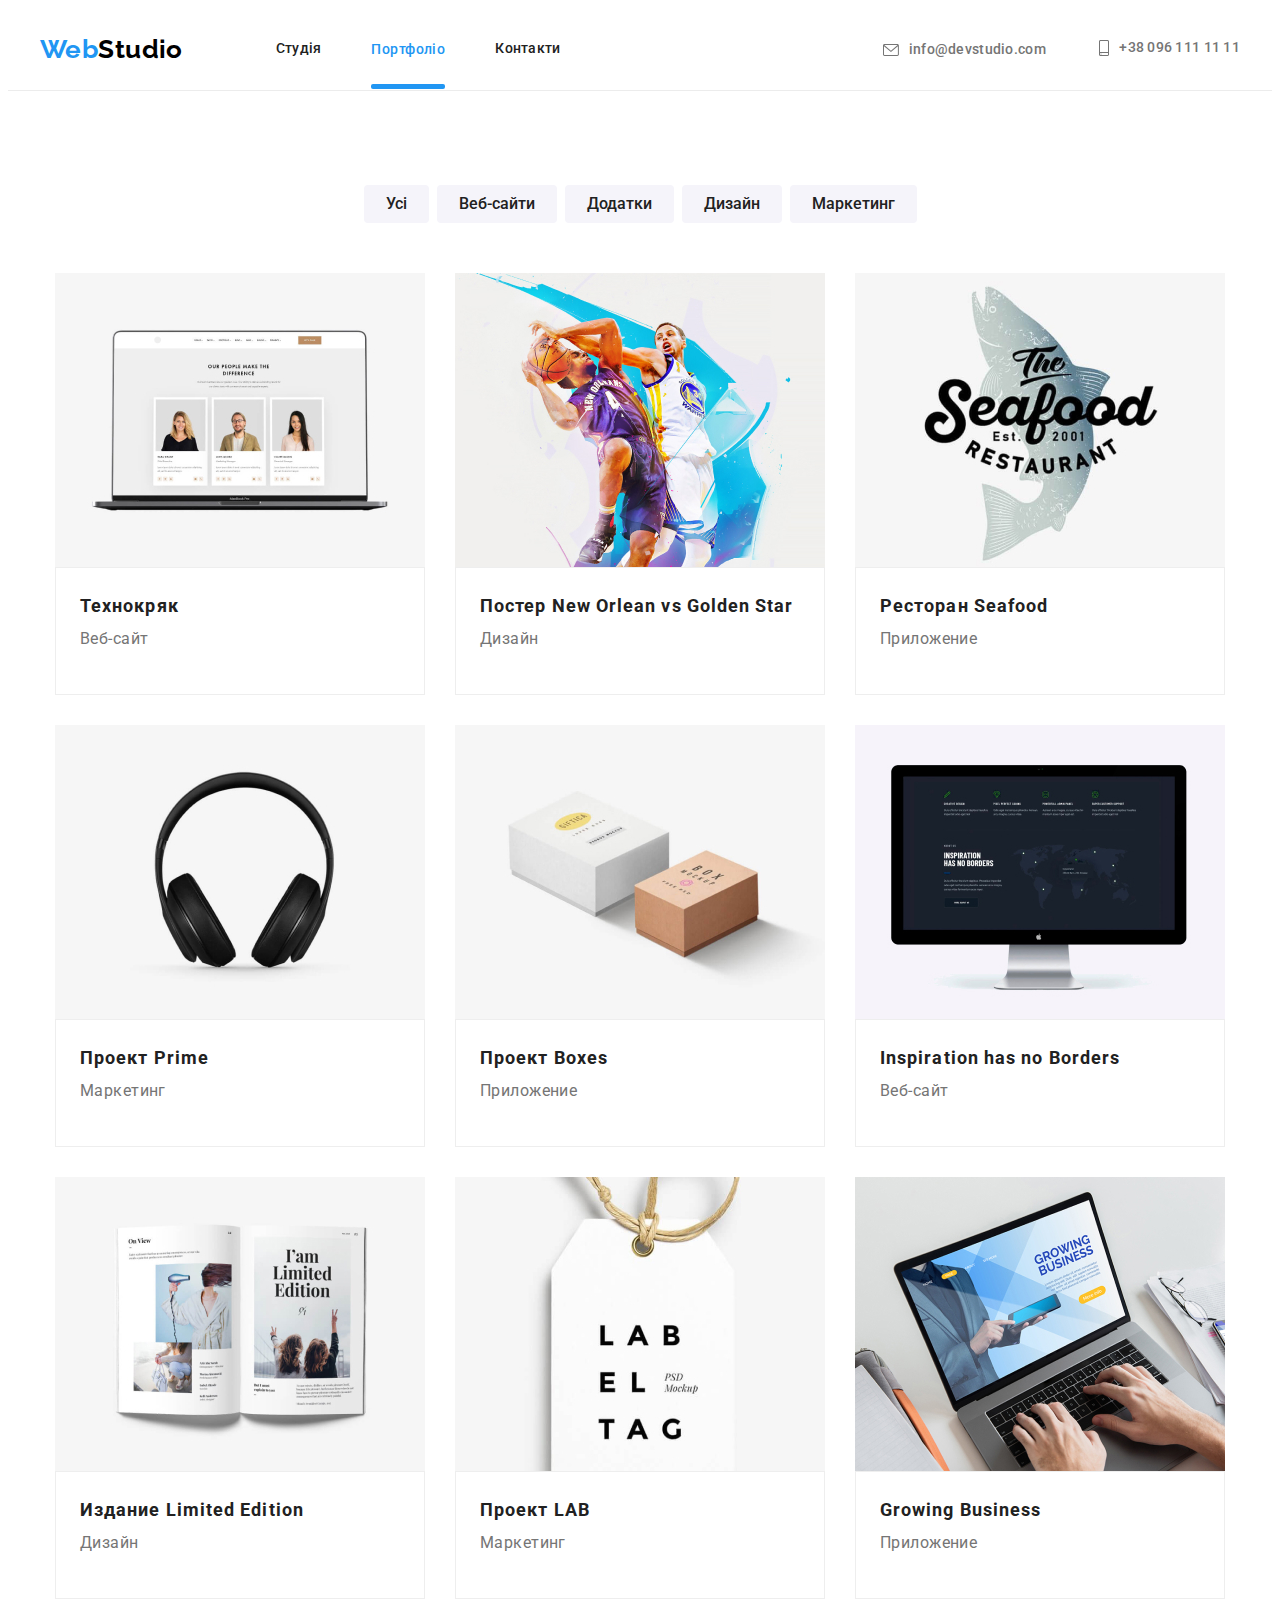
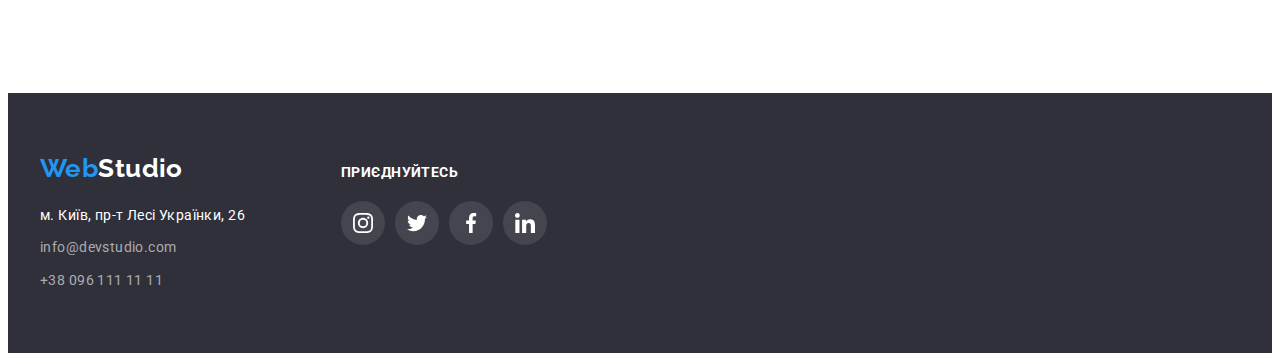
==== commit c1d10df2: "-9-07" ====
--- a/portfolio.html
+++ b/portfolio.html
@@ -40,115 +40,192 @@
         </ul>
     </div>
     </header>
-    <main>
-        <section class="portfolio section">
-            <div class="container">
-<h1 class="portfolio-heading">Наші роботи</h1>
-
-
-<ul class="portfolio-filter text-center">
-    <li class="item"><button type="button" class="button-work">Усі</button></li>
-    <li class="item"><button type="button" class="button-work">Веб-сайти</button></li>
-    <li class="item"><button type="button" class="button-work">Додатки</button></li>
-    <li class="item"><button type="button" class="button-work">Дизайн</button></li>
-    <li class="item"><button type="button" class="button-work">Маркетинг</button></li>
+    <main class="container">
+        <ul class="option list">
+            <li class="option__item">
+                <button type="button" class="option__button">Усі</button>
+            </li>
+            <li class="option__item">
+                <button type="button" class="option__button">Веб-сайти</button>
+            </li>
+            <li class="option__item">
+                <button type="button" class="option__button">Додатки</button>
+            </li>
+            <li class="option__item">
+                <button type="button" class="option__button">Дизайн</button>
+            </li>
+            <li class="option__item">
+                <button type="button" class="option__button">Маркетинг</button>
+            </li>
+        </ul>
+
+<ul class="card-set list">
+    <li class="card-set__item">
+        <a href="" class="card-set__link link">
+            <div class="card-set__img">
+                <img src="./images/img8.jpg" alt="" width="370" class="card-set__image" />
+                <div class="card-set__p">
+                    <p class="filter-about">
+                        Ресурс пропонує комплексні пропозиції з різним рівнем функціоналу та сервісів. Все це дозволить
+                        відвідувачу отримати
+                        вичерпні відомості про компанію чи приватну особу.
+                    </p>
+                </div>
+            </div>
+
+            <div class="card-set__tabs">
+                <h3 class="card-set__title">Технокряк</h3>
+                <p class="card-set__text">Веб-сайт</p>
+            </div>
+        </a>
+    </li>
+    <li class="card-set__item">
+        <a href="" class="card-set__link link">
+            <div class="card-set__img">
+                <img src="./images/img9.jpg" alt="" width="370" class="card-set__image" />
+                <div class="card-set__p">
+                    <p class="filter-about">
+                        Ресурс пропонує комплексні пропозиції з різним рівнем функціоналу та сервісів. Все це дозволить
+                        відвідувачу отримати
+                        вичерпні відомості про компанію чи приватну особу.
+                    </p>
+                </div>
+            </div>
+
+            <div class="card-set__tabs">
+                <h3 class="card-set__title">Постер New Orlean vs Golden Star</h3>
+                <p class="card-set__text">Дизайн</p>
+            </div>
+        </a>
+    </li>
+    <li class="card-set__item">
+        <a href="" class="card-set__link link">
+            <div class="card-set__img">
+                <img src="./images/img10.jpg" alt="" width="370" class="card-set__image" />
+                <div class="card-set__p">
+                    <p class="filter-about">
+                        Ресурс пропонує комплексні пропозиції з різним рівнем функціоналу та сервісів. Все це дозволить
+                        відвідувачу отримати
+                        вичерпні відомості про компанію чи приватну особу.
+                    </p>
+                </div>
+            </div>
+            <div class="card-set__tabs">
+                <h3 class="card-set__title">Ресторан Seafood</h3>
+                <p class="card-set__text">Приложение</p>
+            </div>
+        </a>
+    </li>
+    <li class="card-set__item">
+        <a href="" class="card-set__link link">
+            <div class="card-set__img">
+                <img src="./images/img11.jpg" alt="" width="370" class="card-set__image" />
+                <div class="card-set__p">
+                    <p class="filter-about">
+                        Ресурс пропонує комплексні пропозиції з різним рівнем функціоналу та сервісів. Все це дозволить
+                        відвідувачу отримати
+                        вичерпні відомості про компанію чи приватну особу.
+                    </p>
+                </div>
+            </div>
+            <div class="card-set__tabs">
+                <h3 class="card-set__title">Проект Prime</h3>
+                <p class="card-set__text">Маркетинг</p>
+            </div>
+        </a>
+    </li>
+    <li class="card-set__item">
+        <a href="" class="card-set__link link">
+            <div class="card-set__img">
+                <img src="./images/img12.jpg" alt="" width="370" class="card-set__image" />
+                <div class="card-set__p">
+                    <p class="filter-about">
+                        Ресурс пропонує комплексні пропозиції з різним рівнем функціоналу та сервісів. Все це дозволить
+                        відвідувачу отримати
+                        вичерпні відомості про компанію чи приватну особу.
+                    </p>
+                </div>
+            </div>
+            <div class="card-set__tabs">
+                <h3 class="card-set__title">Проект Boxes</h3>
+                <p class="card-set__text">Приложение</p>
+            </div>
+        </a>
+    </li>
+    <li class="card-set__item">
+        <a href="" class="card-set__link link">
+            <div class="card-set__img">
+                <img src="./images/img13.jpg" alt="" width="370" class="card-set__image" />
+                <div class="card-set__p">
+                    <p class="filter-about">
+                        Ресурс пропонує комплексні пропозиції з різним рівнем функціоналу та сервісів. Все це дозволить
+                        відвідувачу отримати
+                        вичерпні відомості про компанію чи приватну особу.
+                    </p>
+                </div>
+            </div>
+            <div class="card-set__tabs">
+                <h3 class="card-set__title">Inspiration has no Borders</h3>
+                <p class="card-set__text">Веб-сайт</p>
+            </div>
+        </a>
+    </li>
+    <li class="card-set__item">
+        <a href="" class="card-set__link link">
+            <div class="card-set__img">
+                <img src="./images/img14.jpg" alt="" width="370" class="card-set__image" />
+                <div class="card-set__p">
+                    <p class="filter-about">
+                        Ресурс пропонує комплексні пропозиції з різним рівнем функціоналу та сервісів. Все це дозволить
+                        відвідувачу отримати
+                        вичерпні відомості про компанію чи приватну особу.
+                    </p>
+                </div>
+            </div>
+            <div class="card-set__tabs">
+                <h3 class="card-set__title">Издание Limited Edition</h3>
+                <p class="card-set__text">Дизайн</p>
+            </div>
+        </a>
+    </li>
+    <li class="card-set__item">
+        <a href="" class="card-set__link link">
+            <div class="card-set__img">
+                <img src="./images/img15.jpg" alt="" width="370" class="card-set__image" />
+                <div class="card-set__p">
+                    <p class="filter-about">
+                        Ресурс пропонує комплексні пропозиції з різним рівнем функціоналу та сервісів. Все це дозволить
+                        відвідувачу отримати
+                        вичерпні відомості про компанію чи приватну особу.
+                    </p>
+                </div>
+            </div>
+            <div class="card-set__tabs">
+                <h3 class="card-set__title">Проект LAB</h3>
+                <p class="card-set__text">Маркетинг</p>
+            </div>
+        </a>
+    </li>
+    <li class="card-set__item">
+        <a href="" class="card-set__link link">
+            <div class="card-set__img">
+                <img src="./images/img16.jpg" alt="" width="370" class="card-set__image" />
+                <div class="card-set__p">
+                    <p class="filter-about">
+                        Ресурс пропонує комплексні пропозиції з різним рівнем функціоналу та сервісів. Все це дозволить
+                        відвідувачу отримати
+                        вичерпні відомості про компанію чи приватну особу.
+                    </p>
+                </div>
+            </div>
+            <div class="card-set__tabs">
+                <h3 class="card-set__title">Growing Business</h3>
+                <p class="card-set__text">Приложение</p>
+            </div>
+        </a>
+    </li>
 </ul>
-
-<ul class="portfolio-cards">
-    <li class="item">
-        
-        <a class="link" href=""> 
-            <div class="img">
-        <img  src="./images/img8.jpg" alt="Технокряк" width="370"  class="image-block">
-        <div class="portfolio-cards__p">
-            <p class="filter-about">
-                Ресурс пропонує комплексні пропозиції з різним рівнем функціоналу та сервісів. Все це дозволить відвідувачу отримати
-                вичерпні відомості про компанію чи приватну особу.
-            </p>
-        </div>
-        </div>
-        <div class="description">  
-        <h2 class="heading-car">Технокряк</h2>
-        <p class="text">Веб-сайт</p>
-        </div>
-        </a>
-    </li>
-    <li class="item">
-        <a class="link" href="" >
-        <img  class="image-block" src="./images/img9.jpg" alt="Постер New Orlean vs Golden Star" width="370">
-        <div class="description">
-    <h2 class="heading-car">Постер New Orlean vs Golden Star</h2>
-    <p class="text">Дизайн</p>
-    </div>
-    </a>
-</li>
-    <li class="item">
-<a class="link" href="" >
-<img class="image-block" src="./images/img10.jpg" alt="Ресторан Seafood" width="370">
-<div class="description">
-<h2 class="heading-car">Ресторан Seafood</h2>
-<p class="text">Додаток</p>
-</div>
-</a>
-    </li>
-    <li class="item">
-    <a  class="link" href="">
-    <img  class="image-block" src="./images/img11.jpg" alt="Проєкт Prime" width="370">
-    <div class="description">
-    <h2 class="heading-car">Проєкт Prime</h2>
-    <p class="text">Маркетинг</p>
-    </div>
-    </a>
-    </li>
-    <li class="item">
-        <a class="link" href="" >
-    <img class="image-block" src="./images/img12.jpg" alt="Проєкт Boxes" width="370">
-    <div class="description">
-    <h2 class="heading-car">Проєкт Boxes</h2>
-    <p class="text">Додаток</p>
-    </div>
-    </a>
-    </li>
-    <li class="item">
-        <a  class="link" href="" >
-        <img class="image-block" src="./images/img13.jpg" alt="Inspiration has no Borders" width="370">
-        <div class="description">
-        <h2 class="heading-car">ПInspiration has no Borders</h2>
-        <p class="text">Веб-сайт</p>
-        </div>
-        </a>
-    </li>
-    <li class="item">
-        <a class="link" href="" >
-        <img  class="image-block" src="./images/img14.jpg" alt="Видання Limited Edition" width="370">
-        <div class="description">
-        <h2 class="heading-car">Видання Limited Edition</h2>
-        <p class="text">Дизайн</p>
-        </div>
-        </a>
-    </li>
-    <li class="item">
-        <a class="link" href="" >
-        <img class="image-block" src="./images/img15.jpg" alt="Проєкт LAB" width="370">
-        <div class="description">
-        <h2 class="heading-car">Проєкт LAB</h2>
-        <p class="text">Маркетинг</p>
-        </div>
-        </a>
-    </li>
-    <li class="item">
-    <a class="link" href="">
-    <img class="image-block" src="./images/img16.jpg" alt="Growing Business" width="370">
-    <div class="description">
-    <h2 class="heading-car">Growing Business</h2>
-    <p class="text">Додаток</p>
-    </div>
-    </a>
-    </li>
-</ul>
-</div>
-</section>
-    </main>
+</main>
 <footer class="site-footer">
     <div class="site-footer__container container">
         <div class="site-footer__nav-links">
--- a/css/styles.css
+++ b/css/styles.css
@@ -17,13 +17,14 @@
     --thumb-color: #afb1b8;
     --thumb-color-hover: #2196f3;
     --border-input: rgba(255, 255, 255, 0.3);
-        --cubic: cubic-bezier(0.42, 0, 0.58, 1);
-        --portfolio-cart-before: rgba(33, 150, 243, 0.9);
-        --modal-input: rgba(33, 33, 33, 0.2);
-        --foot-line: rgba(255, 255, 255, 0.1);
-        --line: rgba(0, 0, 0, 0.5);
-        --text-grey-opac: rgba(255, 255, 255, 0.6);
-            --text-copyright: rgba(255, 255, 255, 0.4);
+    --cubic: cubic-bezier(0.42, 0, 0.58, 1);
+    --portfolio-cart-before: rgba(33, 150, 243, 0.9);
+    --modal-input: rgba(33, 33, 33, 0.2);
+    --foot-line: rgba(255, 255, 255, 0.1);
+    --line: rgba(0, 0, 0, 0.5);
+    --text-grey-opac: rgba(255, 255, 255, 0.6);
+    --text-copyright: rgba(255, 255, 255, 0.4);
+    --border-card: #eeeeee;
 }
 
 h1,
@@ -37,11 +38,9 @@
     margin: 0;
     padding: 0;
 }
-
 ul {
     list-style: none;
 }
-
 body {
     background: var(--primary-bt-color);
     color: var(--primary-text-color);
@@ -49,7 +48,11 @@
     font-family: Roboto, sans-serif;
     letter-spacing: 0.03em;
 }
-
+img {
+    display: block;
+    max-width: 100%;
+    height: auto;
+}
 .container {
     margin-left: auto;
     margin-right: auto;
@@ -57,12 +60,10 @@
     padding-right: 15px;
     width: 1200px;
 }
-
 .section {
     padding-top: 94px;
     padding-bottom: 94px;
 }
-
 .image-block {
     display: block;
 }
@@ -76,18 +77,18 @@
     border: 0;
     clip: rect(0 0 0 0);
 }
+.link {
+    text-decoration: none;
+}
 
 .text-center {
     text-align: center;
-
-}
-
+}
 .heading {
     font-size: 36px;
     line-height: 1.17;
     text-align: center;
 }
-
 button {
     font-family: inherit;
     cursor: pointer;
@@ -101,14 +102,11 @@
     display: flex;
     align-items: center;
 }
-
 .site-nav {
     margin-left: 93px;
 }
-
 .site-nav .list {
     display: flex;
-
 }
 
 .site-nav .item:not(:first-child),
@@ -169,15 +167,12 @@
         transition-duration: 250ms;
         transition-timing-function: cubic-bezier(0.42, 0, 0.58, 1);
 }
-
-
 .site-nav .link::after{
     opacity: 0;
 }
 .site-nav .link-current::after {
     opacity: 1;
 }
-
 .auth-nav .item {
 
     font-weight: 500;
@@ -185,7 +180,6 @@
     letter-spacing: 0.02em;
     text-decoration: none;
     display: inline-block;
-
 }
 
 .auth-nav .link:hover,
@@ -207,21 +201,17 @@
     display: inline-block;
     margin-left: auto;
     align-items: center;
-
 }
 
 .auth-nav .icon-n {
     --color4: currentColor;
-    margin-right: 10px;
-    
-}
-
+    margin-right: 10px;    
+}
 .icon {
     display: inline-block;
     align-items: center;
     justify-content: center;
 }
-
 .logo {
     font-family: Raleway, sans-serif;
     font-weight: 700;
@@ -232,12 +222,79 @@
     padding-bottom: 24px;
     color: var(--title-text-color-one);
 }
-
 .logo__accent {
     color: var(--accent-color);
     font-family: Raleway, sans-serif;
     padding-top: 24px;
     padding-bottom: 24px;
+}
+.slogan {
+    max-width: 1600px;
+    margin: 0 auto;
+    background-color: var(--primary-brg-color);
+    padding-top: 200px;
+    padding-bottom: 200px;
+    text-align: center;
+    background-image: linear-gradient(rgba(47, 48, 58, 0.4), rgba(47, 48, 58, 0.4)),
+        url(../images/hero.jpg);
+    background-repeat: no-repeat;
+    background-position: center;
+    background-size: 1600px;
+}
+
+.slogan-title {
+    color: var(--primary-bt-color);
+    font-weight: 900;
+    font-size: 44px;
+    line-height: 1.36;
+    text-transform: uppercase;
+    letter-spacing: 0.06em;
+    text-align: center;
+}
+
+.button {
+    color: var(--primary-bt-color);
+    background-color: var(--accent-color);
+    text-decoration: none;
+    font-family: inherit;
+    text-align: center;
+}
+
+.button-primary {
+    color: var(--primary-bt-color);
+    background-color: var(--accent-color);
+    font-weight: 700;
+    font-size: 16px;
+    line-height: 1.88;
+    letter-spacing: 0.06em;
+    text-align: center;
+    margin-top: 30px;
+    padding: 10px 32px;
+    border: 0 solid transparent;
+    border-radius: 4px;
+    transition-duration: 250ms;
+    transition-timing-function: cubic-bezier(0.42, 0, 0.58, 1);
+}
+
+.button-primary:hover,
+.button-primary:focus {
+    background-color: var(--primary-bt-color);
+    color: var(--accent-color);
+    border: 1px solid var(--accent-color)
+}
+
+.button-secondary {
+    color: var(--primary-bt-color);
+    background-color: var(--accent-color);
+    font-weight: 500;
+    font-size: 16px;
+    line-height: 1.62;
+    text-align: center;
+    font-style: normal;
+    border: 0 solid transparent;
+    border-radius: 4px;
+    min-width: 73px;
+    padding: 6px 22px;
 }
 
 .backdrop {
@@ -481,20 +538,17 @@
     clip-path: inset(50%);
     margin: -1px;
 }
-
 .features-list {
     display: flex;
     margin-left: calc(-1 * var(--list-items-gap));
 }
 
 .features-list .thumb {
-height: 120px;
-
+    height: 120px;
     border-radius: 4px;
     background-color: var(--bg-color-gray);
     margin-bottom: 30px;
 }
-
 .thumb {
     display: flex;
     align-items: center;
@@ -505,6 +559,90 @@
     flex-basis: calc(100% / 4 - var(--list-items-gap));
     margin-left: var(--list-items-gap);
 }
+
+.what-we-do {
+    padding-bottom: 94px;
+}
+
+.what-we-do__title {
+    color: var(--title-text-color);
+    font-weight: bold;
+    font-size: 36px;
+    line-height: 1.17;
+    text-align: center;
+    padding-top: 94px;
+    margin-bottom: 0px;
+    margin-top: 0px;
+    padding-bottom: 50px;
+}
+
+.about-us {
+    display: flex;
+    justify-content: center;
+    padding-top: 50px;
+}
+
+.about-us__item {
+    margin-left: 30px;
+
+    position: relative;
+}
+
+.about-us__item:first-child {
+    margin-left: 0px;
+}
+
+.about-us__label {
+    display: inline-flex;
+    justify-content: center;
+    align-items: center;
+    width: 100%;
+    height: 70px;
+    color: var(--primary-bt-color);
+    font-weight: bold;
+    font-size: 14px;
+    line-height: 1.14;
+    text-align: center;
+    text-transform: uppercase;
+    margin: 0px;
+    background-color: rgba(47, 48, 58, 0.8);
+    position: absolute;
+    bottom: 0px;
+    right: 50%;
+    transform: translate(50%);
+}
+
+
+
+
+
+
+
+
+
+
+
+
+
+
+
+
+
+
+
+
+
+
+
+
+
+
+
+
+
+
+
+
 
 
 
@@ -596,9 +734,9 @@
     border: 1px solid var(--accent-color)
 }
 
-.button-work {
-    color: var(--title-text-color);
-    background-color: var(--accent-color-one);
+.button-secondary {
+    color: var(--primary-bt-color);
+    background-color: var(--accent-color);
     font-weight: 500;
     font-size: 16px;
     line-height: 1.62;
@@ -610,28 +748,6 @@
     padding: 6px 22px;
 }
 
-.button-work:hover,
-.button-work:focus {
-    color: var(--primary-bt-color);
-    background-color: var(--accent-color);
-    box-shadow: 0px 3px 1px rgba(0, 0, 0, 0.1), 0px 1px 2px rgba(0, 0, 0, 0.08), 0px 2px 2px rgba(0, 0, 0, 0.12);
-    border-radius: 4px;
-}
-
-.button-secondary {
-    color: var(--primary-bt-color);
-    background-color: var(--accent-color);
-    font-weight: 500;
-    font-size: 16px;
-    line-height: 1.62;
-    text-align: center;
-    font-style: normal;
-    border: 0 solid transparent;
-    border-radius: 4px;
-    min-width: 73px;
-    padding: 6px 22px;
-}
-
 .competence {
     padding-top: 0;
 }
@@ -723,8 +839,6 @@
     display: flex;
     justify-content: center;
 }
-
-
 
 .social-links__item:not(:last-child) {
     margin-right: 10px;
@@ -745,87 +859,14 @@
     color: var(--primary-bt-color);
     background-color: var(--accent-color);
 }
-
 .social-links__icon {
     --color1: currentColor;
-
 }
 
 .clients__icon {
     --color1: currentColor;
     display: block;
 }
-
-.site-footer {
-    padding-top: 60px;
-    padding-bottom: 60px;
-
-    background-color: var(--primary-brg-color);
-}
-
-.site-footer__container {
-    display: flex;
-    align-items: baseline;
-}
-
-.site-footer__nav-links {
-    width: 231px;
-}
-
-.site-footer__logo {
-    color: var(--primary-bt-color);
-}
-
-.site-footer__social-links {
-
-    margin-left: 70px;
-}
-
-.site-footer__heading {
-    font-weight: 700;
-    line-height: 1.14;
-    text-transform: uppercase;
-
-    color: var(--primary-bt-color);
-}
-
-.site-footer__social-list {
-    margin-top: 20px;
-}
-
-.site-footer__social-link {
-    color: var(--primary-bt-color);
-    background-color: rgba(255, 255, 255, 0.1);
-}
-
-/* Footer contacts */
-
-.footer-contacts {
-    margin-top: 20px;
-}
-
-.footer-contacts__item:not(:first-child) {
-    margin-top: 9px;
-}
-
-.footer-contacts__link {
-    font-style: normal;
-    text-decoration: none;
-    line-height: 1.71;
-    color: var(--primary-phon-color);
-}
-
-.footer-contacts__link:hover,
-.footer-contacts__link:focus {
-    color: var(--accent-color);
-}
-
-.footer-contacts__link--address {
-    color: var(--primary-bt-color);
-}
-
-
-
 
 .customer_title {
     color: var(--title-text-color);
@@ -833,7 +874,7 @@
     font-size: 36px;
     line-height: 1.17;
     text-align: center;
- margin-bottom: 50px;
+    margin-bottom: 50px;
 }
 
 .customer_content {
@@ -843,14 +884,12 @@
 }
 
 .customer__item {
-  
+
     margin-left: 30px;
 }
-
 .customer__item:first-child {
     margin-left: 0;
 }
-
 
 .customer__link {
     display: flex;
@@ -867,46 +906,110 @@
 .customer__link:focus {
     color: var(--accent-color);
     border: 1px solid var(--accent-color);
-    }
-
-
+}
 .clients__icon {
-
     fill: currentColor;
     height: 50px;
 }
 
-
-
-
-
-
-.portfolio-cards {
+.site-footer {
+    padding-top: 60px;
+    padding-bottom: 60px;
+    background-color: var(--primary-brg-color);
+}
+
+.site-footer__container {
+    display: flex;
+    align-items: baseline;
+}
+
+.site-footer__nav-links {
+    width: 231px;
+}
+
+.site-footer__logo {
+    color: var(--primary-bt-color);
+}
+
+.site-footer__social-links {
+    margin-left: 70px;
+}
+
+.site-footer__heading {
+    font-weight: 700;
+    line-height: 1.14;
+    text-transform: uppercase;
+    color: var(--primary-bt-color);
+}
+
+.site-footer__social-list {
+    margin-top: 20px;
+}
+
+.site-footer__social-link {
+    color: var(--primary-bt-color);
+    background-color: rgba(255, 255, 255, 0.1);
+}
+.footer-contacts {
+    margin-top: 20px;
+}
+
+.footer-contacts__item:not(:first-child) {
+    margin-top: 9px;
+}
+.footer-contacts__link {
+    font-style: normal;
+    text-decoration: none;
+    line-height: 1.71;
+    color: var(--primary-phon-color);
+}
+.footer-contacts__link:hover,
+.footer-contacts__link:focus {
+    color: var(--accent-color);
+}
+.footer-contacts__link--address {
+    color: var(--primary-bt-color);
+}
+
+.card-set {
     display: flex;
     flex-wrap: wrap;
-    gap: 30px;
     justify-content: center;
     padding-bottom: 94px;
-}
-
-.portfolio-cards .item {
+    text-decoration: none;
+}
+
+.card-set__item {
+    width: 370px;
+    margin-right: 30px;
+    margin-bottom: 30px;
     transition: box-shadow 250ms var(--cubic);
-    flex-basis: calc(100% / 3 - var(--list-items-gap));
-   
-}
-
-.portfolio-cards .item:hover {
+
+}
+
+.card-set__item:hover {
     box-shadow: 1px 4px 6px rgba(0, 0, 0, 0.16), 0px 4px 4px rgba(0, 0, 0, 0.06),
         0px 1px 1px rgba(0, 0, 0, 0.12);
 }
 
-.portfolio-cards .image-block {
+
+.card-set__img {
     position: relative;
     overflow: hidden;
-}
-
-.portfolio-cards__p {
+    text-decoration: none;
+}
+
+.card-set__item:nth-child(3n) {
+    margin-right: 0px;
+}
+
+.card-set__item:nth-last-child(-n + 3) {
+    margin-bottom: 0px;
+}
+
+.card-set__p {
     position: absolute;
+    text-decoration: none;
 }
 
 .filter-about {
@@ -915,19 +1018,18 @@
     font-size: 18px;
     line-height: 1.56;
     margin: 0px;
-}
-
-.portfolio-cards .description {
-    padding-top: 20px;
-    padding-bottom: 20px;
-    padding-left: 24px;
-    padding-right: 24px;
+
+
+}
+
+.card-set__tabs {
+    padding: 20px 24px;
+    border: 1px solid var(--border-card);
     box-shadow: 0px;
-    border: 1px solid var(--portfolio-cards-border-color);
-    border-top: none;
-}
-
-.portfolio-cards__p {
+    text-decoration: none;
+}
+
+.card-set__p {
     bottom: 0px;
     left: 0px;
     width: 100%;
@@ -941,47 +1043,89 @@
         box-shadow 250ms var(--cubic);
 }
 
-.portfolio-cards.item:hover .portfolio-cards__p {
+.card-set__item:hover .card-set__p {
     transform: translateY(0);
     opacity: 1;
     box-shadow: 1px 4px 6px rgba(0, 0, 0, 0.16), 0px 4px 4px rgba(0, 0, 0, 0.06),
         0px 1px 1px rgba(0, 0, 0, 0.12);
-}
-
-.portfolio-filter {
-    margin-bottom: 50px;
-}
-
-
-.portfolio-cards .link {
-    display: block;
-    color: var(--primary-text-color);
-    text-decoration: none;
-}
-
-.portfolio-cards .link:hover,
-.portfolio-cards .link:focus {
-    box-shadow: 0px 1px 1px rgba(0, 0, 0, 0.12), 0px 4px 4px rgba(0, 0, 0, 0.06), 1px 4px 6px rgba(0, 0, 0, 0.16);
-}
-
-
-.portfolio-cards .text {
-    color: var(---primary-text-color);
-    margin-top: 4px;
-    font-size: 16px;
-    line-height: 1.88;
-}
-
-.portfolio-cards .heading-car {
-    font-weight: 700;
+
+}
+
+.card-set__title {
+    color: var(--title-text-color);
+    font-weight: bold;
     font-size: 18px;
     line-height: 2;
     letter-spacing: 0.06em;
-    color: var(--title-text-color);
-}
+    margin: 0px;
+    
+}
+
+.card-set__text {
+    color: var(--primary-text-color);
+    font-size: 16px;
+    line-height: 1.87;
+    padding-bottom: 20px;
+    margin: 0px;
+  
+}
+
+
 .button-div input {
     margin: 0;
     padding: 18px 12px;
     border-radius: 4px;
     box-shadow: 0px 4px 4px rgba(0, 0, 0, 0.15);
-}+}
+
+.portfolio-filter {
+    margin-bottom: 50px;
+}
+
+img {
+    display: block;
+    max-width: 100%;
+    height: auto;
+}
+
+.option {
+    display: flex;
+    justify-content: center;
+    padding-top: 94px;
+    padding-bottom: 50px;
+}
+
+.option__item {
+    margin-left: 8px;
+}
+
+.option__item:first-child {
+    margin-left: 0px;
+}
+
+.option__button {
+    color: var(--title-text-color);
+    background-color: var(--accent-color-one);
+    font-weight: 500;
+    font-size: 16px;
+    line-height: 1.62;
+    text-align: center;
+    border-radius: 4px;
+    border: none;
+
+    padding: 6px 22px;
+
+    transition-duration: 250ms;
+    transition-timing-function: cubic-bezier(0.42, 0, 0.58, 1);
+}
+
+.option__button:hover,
+.option__button:focus {
+    background-color: var(--accent-color);
+    color: var(--primary-bt-color);
+    box-shadow: 0px 2px 2px rgba(0, 0, 0, 0.12), 0px 1px 2px rgba(0, 0, 0, 0.08),
+        0px 3px 1px rgba(0, 0, 0, 0.1);
+}
+.link {
+    text-decoration: none;
+}
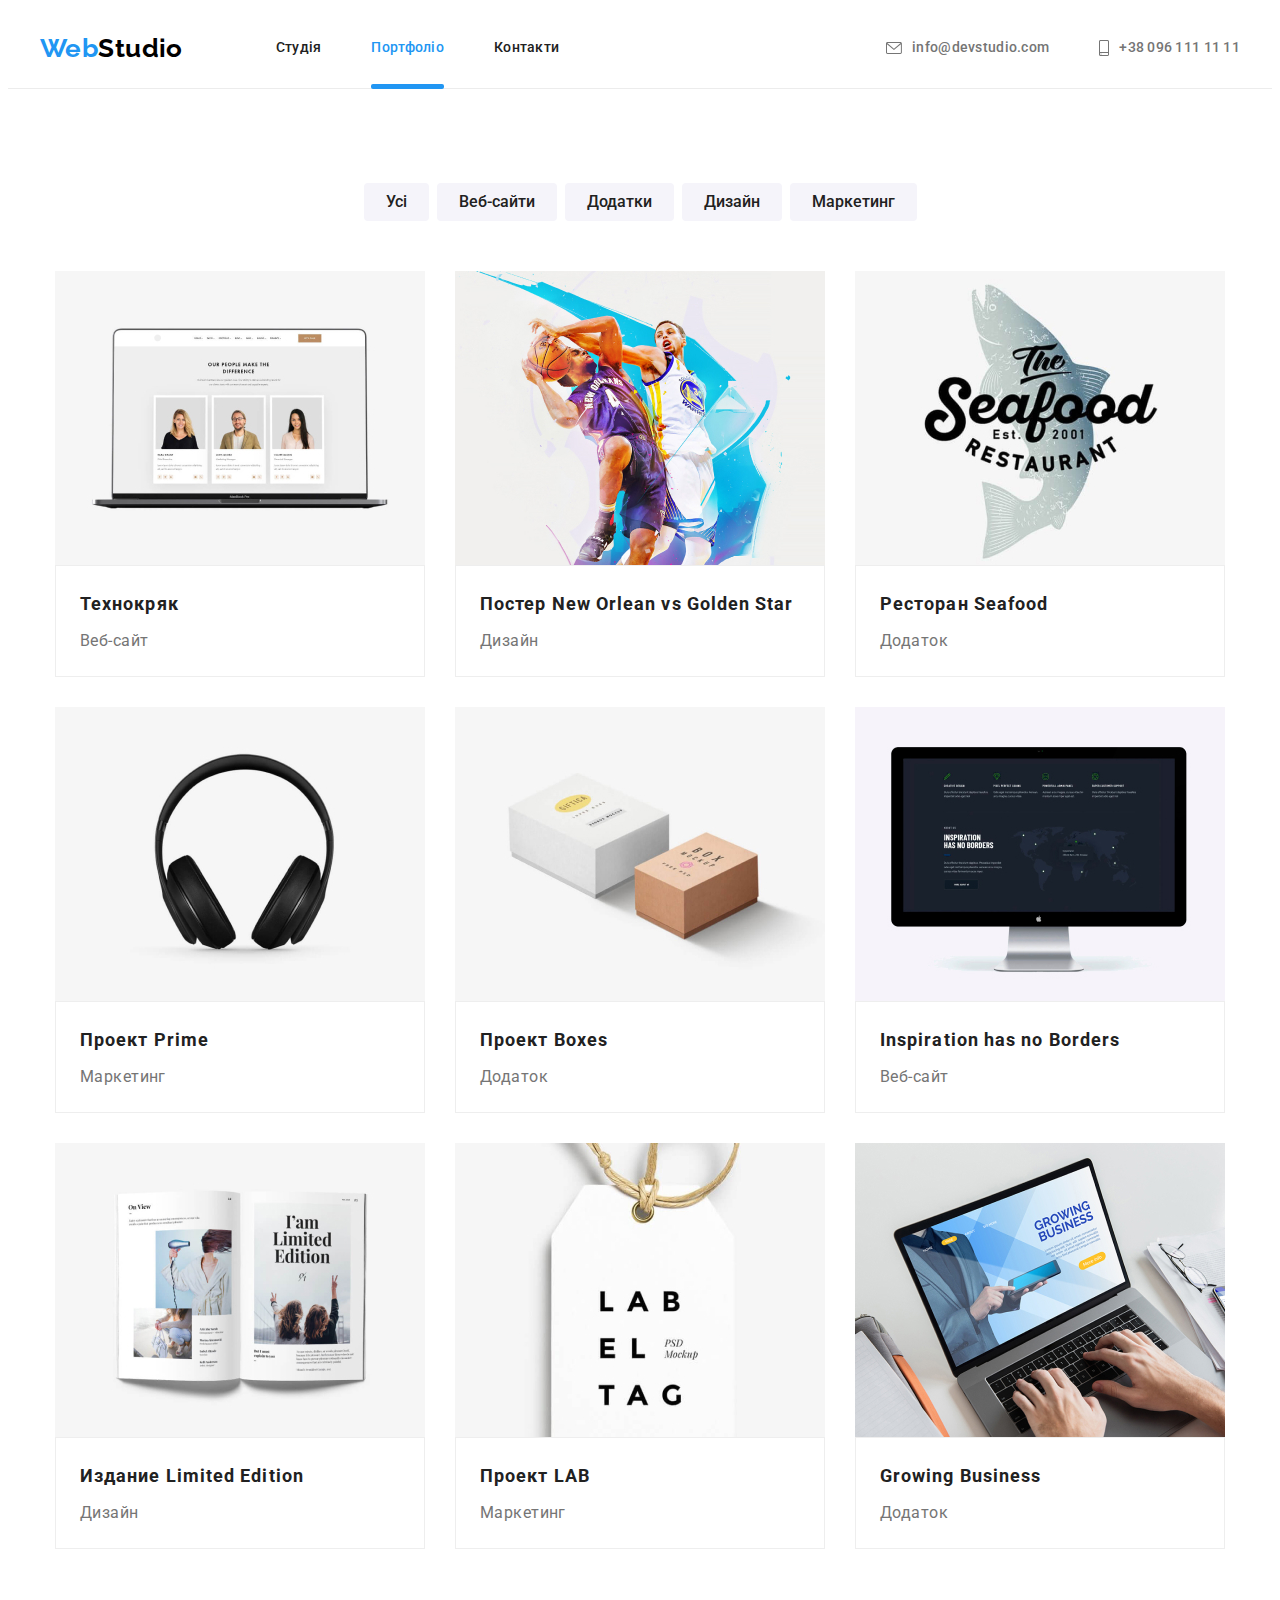
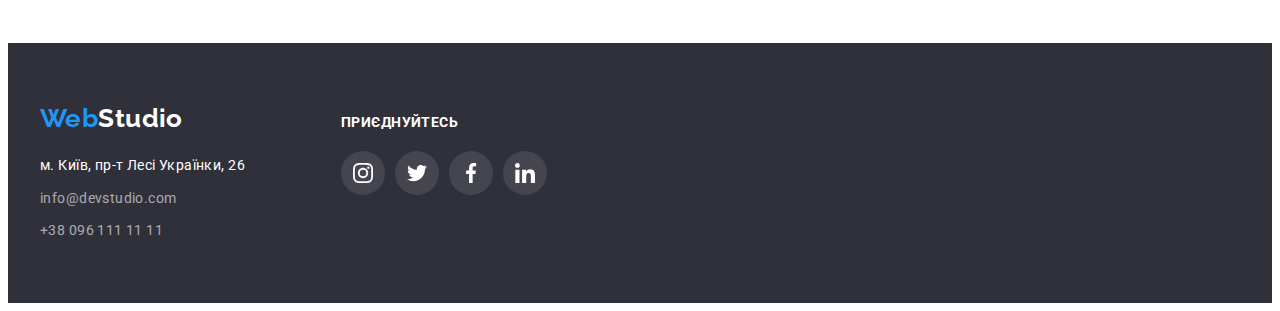
==== commit ee545a53: "change  10-11" ====
--- a/portfolio.html
+++ b/portfolio.html
@@ -23,7 +23,7 @@
     
                 <ul class="list">
                 <li class="item"><a href="./index.html" class="link">Студія</a></li>
-                <li class="item"><a href="" class="link-current">Портфоліо</a></li>
+                <li class="item"><a href="" class="link link-current">Портфоліо</a></li>
                 <li class="item"><a href="" class="link">Контакти</a></li>
             </ul>
         </nav>
@@ -40,7 +40,9 @@
         </ul>
     </div>
     </header>
-    <main class="container">
+    <main>
+        <section class="section">
+            <div class="container">
         <ul class="option list">
             <li class="option__item">
                 <button type="button" class="option__button">Усі</button>
@@ -112,7 +114,7 @@
             </div>
             <div class="card-set__tabs">
                 <h3 class="card-set__title">Ресторан Seafood</h3>
-                <p class="card-set__text">Приложение</p>
+                <p class="card-set__text">Додаток</p>
             </div>
         </a>
     </li>
@@ -148,7 +150,7 @@
             </div>
             <div class="card-set__tabs">
                 <h3 class="card-set__title">Проект Boxes</h3>
-                <p class="card-set__text">Приложение</p>
+                <p class="card-set__text">Додаток</p>
             </div>
         </a>
     </li>
@@ -220,11 +222,13 @@
             </div>
             <div class="card-set__tabs">
                 <h3 class="card-set__title">Growing Business</h3>
-                <p class="card-set__text">Приложение</p>
+                <p class="card-set__text">Додаток</p>
             </div>
         </a>
     </li>
 </ul>
+</div>
+</section>
 </main>
 <footer class="site-footer">
     <div class="site-footer__container container">
--- a/css/styles.css
+++ b/css/styles.css
@@ -13,7 +13,7 @@
     --portfolio-cards-border-color: #eee;
     --bg-color-gray: #f5f4fa;
     --text-color-social: #afb1b8;
-    --bg-color-button-accent-secondary: #188ce8;
+    --bg-color-button: #188ce8;
     --thumb-color: #afb1b8;
     --thumb-color-hover: #2196f3;
     --border-input: rgba(255, 255, 255, 0.3);
@@ -80,7 +80,6 @@
 .link {
     text-decoration: none;
 }
-
 .text-center {
     text-align: center;
 }
@@ -93,11 +92,9 @@
     font-family: inherit;
     cursor: pointer;
 }
-
 .site-header {
     border-bottom: 1px solid var(--header-border-color);
 }
-
 .site-header .container {
     display: flex;
     align-items: center;
@@ -108,50 +105,30 @@
 .site-nav .list {
     display: flex;
 }
-
 .site-nav .item:not(:first-child),
 .auth-nav .item:not(:first-child) {
     margin-left: 50px;
 }
-
 .site-nav .link {
     color: var(--title-text-color);
     font-weight: 500;
     line-height: 1.14;
     letter-spacing: 0.02em;
-    text-decoration: none;
     display: block;
     padding-top: 32px;
     padding-bottom: 32px;
+    transition-property: color;
     transition-duration: 250ms;
     transition-timing-function: cubic-bezier(0.42, 0, 0.58, 1);
     position: relative;
 }
-
 .site-nav .link:hover,
 .site-nav .link:focus {
-    color: var(--accent-color);
-    text-decoration: none;
-}
-
+    color: var(--accent-color);   
+}
 .site-nav .link-current {
-    color: var(--accent-color);
-    text-decoration: none;
-    font-weight: 500;
-    display: block;
-    padding-top: 32px;
-    padding-bottom: 32px;
-    transition-duration: 250ms;
-    transition-timing-function: cubic-bezier(0.42, 0, 0.58, 1);
-    position: relative;
-}
-.site-nav .link-current:hover,
-.site-nav .link-current:focus {
-    color: var(--accent-color);
-    text-decoration: none;
-}
-
-.site-nav .link::after,
+    color: var(--accent-color);   
+}
 .site-nav .link-current::after{
     content: "";
         display: block;
@@ -161,11 +138,8 @@
         background-color: var(--accent-color);
         position: absolute;
         left: 0px;
-        bottom: 0px;
+        bottom: -1px;
         opacity: 0;
-        transition-property: opacity;
-        transition-duration: 250ms;
-        transition-timing-function: cubic-bezier(0.42, 0, 0.58, 1);
 }
 .site-nav .link::after{
     opacity: 0;
@@ -174,35 +148,27 @@
     opacity: 1;
 }
 .auth-nav .item {
-
     font-weight: 500;
     line-height: 1.14;
-    letter-spacing: 0.02em;
-    text-decoration: none;
-    display: inline-block;
-}
-
+    letter-spacing: 0.02em; 
+}
 .auth-nav .link:hover,
 .auth-nav .link:focus {
     color: var(--accent-color);
 }
-
 .auth-nav .link {
     display: flex;
     padding-top: 32px;
     padding-bottom: 32px;
-    text-decoration: none;
-    color: var(---primary-text-color);
-
+    color: var(--primary-text-color);
     align-items: center;
-}
-
+    transition: color 250ms cubic-bezier(0.4, 0, 0.2, 1);
+}
 .auth-nav {
-    display: inline-block;
+    display: flex;
     margin-left: auto;
     align-items: center;
 }
-
 .auth-nav .icon-n {
     --color4: currentColor;
     margin-right: 10px;    
@@ -218,15 +184,11 @@
     font-size: 26px;
     line-height: 1.19;
     text-decoration: none;
-    padding-top: 24px;
-    padding-bottom: 24px;
     color: var(--title-text-color-one);
 }
 .logo__accent {
     color: var(--accent-color);
     font-family: Raleway, sans-serif;
-    padding-top: 24px;
-    padding-bottom: 24px;
 }
 .slogan {
     max-width: 1600px;
@@ -255,7 +217,6 @@
 .button {
     color: var(--primary-bt-color);
     background-color: var(--accent-color);
-    text-decoration: none;
     font-family: inherit;
     text-align: center;
 }
@@ -272,29 +233,14 @@
     padding: 10px 32px;
     border: 0 solid transparent;
     border-radius: 4px;
+    transition-property:background-color;
     transition-duration: 250ms;
     transition-timing-function: cubic-bezier(0.42, 0, 0.58, 1);
 }
 
 .button-primary:hover,
 .button-primary:focus {
-    background-color: var(--primary-bt-color);
-    color: var(--accent-color);
-    border: 1px solid var(--accent-color)
-}
-
-.button-secondary {
-    color: var(--primary-bt-color);
-    background-color: var(--accent-color);
-    font-weight: 500;
-    font-size: 16px;
-    line-height: 1.62;
-    text-align: center;
-    font-style: normal;
-    border: 0 solid transparent;
-    border-radius: 4px;
-    min-width: 73px;
-    padding: 6px 22px;
+    background-color: var(--bg-color-button); 
 }
 
 .backdrop {
@@ -304,9 +250,7 @@
     width: 100%;
     height: 100%;
     background-color: rgba(0, 0, 0, 0.5);
-
     opacity: 1;
-
     transition: opacity 250ms cubic-bezier(0.4, 0, 0.2, 1);
 }
 
@@ -332,12 +276,13 @@
     transform: translate(-50%, -50%) scale(1);
 
     transition: transform 250ms cubic-bezier(0.4, 0, 0.2, 1);
+    box-shadow: 0px 1px 3px rgba(0, 0, 0, 0.12), 0px 1px 1px rgba(0, 0, 0, 0.14), 0px 2px 1px rgba(0, 0, 0, 0.2);
+        border-radius: 4px;
 }
 
 .modal__topic {
     margin: 0px;
     padding-bottom: 30px;
-
     font-weight: bold;
     font-size: 20px;
     line-height: 1.15;
@@ -347,8 +292,8 @@
 
 .modal__button-close {
     position: absolute;
-    top: 0;
-    right: 0;
+    top: 8px;
+    right: 8px;
     width: 30px;
     height: 30px;
     border-radius: 50%;
@@ -357,19 +302,18 @@
     box-shadow: 0px 2px 1px rgba(0, 0, 0, 0.2), 0px 1px 1px rgba(0, 0, 0, 0.14),
         0px 1px 3px rgba(0, 0, 0, 0.12);
 
-    transform: translate(30%, -30%);
-
-    transition: transform 250ms cubic-bezier(0.4, 0, 0.2, 1);
+}
+.modal__button-close:hover,
+.modal__button-close:focus{
+   fill: var(--accent-color)
 }
 
 .svg-close {
     width: 11px;
     height: 11px;
 }
-
 .form {
     padding: 40px;
-
     width: 528px;
 }
 
@@ -410,9 +354,7 @@
     top: 50%;
     left: 16px;
     transform: translateY(-50%);
-
     transition: transform 250ms cubic-bezier(0.4, 0, 0.2, 1);
-
     display: inline-block;
     width: 18px;
     height: 18px;
@@ -423,7 +365,6 @@
     top: 50%;
     left: 42px;
     transform: translateY(-50%);
-
     transition: transform 250ms cubic-bezier(0.4, 0, 0.2, 1);
 }
 
@@ -432,7 +373,6 @@
     top: 12px;
     left: 16px;
     transform: translateY(0);
-
     transition: transform 250ms cubic-bezier(0.4, 0, 0.2, 1);
 }
 
@@ -561,30 +501,24 @@
 }
 
 .what-we-do {
-    padding-bottom: 94px;
-}
-
+    padding-top: 0;
+}
 .what-we-do__title {
     color: var(--title-text-color);
     font-weight: bold;
     font-size: 36px;
     line-height: 1.17;
     text-align: center;
-    padding-top: 94px;
-    margin-bottom: 0px;
-    margin-top: 0px;
-    padding-bottom: 50px;
+      margin-bottom: 50px;
 }
 
 .about-us {
     display: flex;
     justify-content: center;
-    padding-top: 50px;
 }
 
 .about-us__item {
     margin-left: 30px;
-
     position: relative;
 }
 
@@ -611,48 +545,310 @@
     right: 50%;
     transform: translate(50%);
 }
-
-
-
-
-
-
-
-
-
-
-
-
-
-
-
-
-
-
-
-
-
-
-
-
-
-
-
-
-
-
-
-
-
-
-
+.team {
+    background-color: var(--bg-color-gray);
+}
+
+.team-cards {
+    display: flex;
+    margin-top: 50px;
+    margin-left: calc(-1 * var(--list-items-gap));
+}
 .section-items {
     color: var(--title-text-color);
     font-weight: 500;
     font-size: 16px;
     line-height: 1.19;
 }
-
+.section-desc {
+    color: var(--primary-text-color);
+    font-size: 16px;
+    line-height: 1.19;
+}
+.team-cards .item {
+    flex-basis: calc(100% / 3 - var(--list-items-gap));
+    margin-left: var(--list-items-gap);
+
+    background-color: var(--primary-bt-color);
+    box-shadow: 0px 1px 3px rgba(0, 0, 0, 0.12), 0px 1px 1px rgba(0, 0, 0, 0.14),
+        0px 2px 1px rgba(0, 0, 0, 0.2);
+    border-radius: 0px 0px 4px 4px;
+}
+
+.team-cards .description {
+    padding-top: 30px;
+    padding-bottom: 30px;
+    padding-left: 24px;
+    padding-right: 24px;
+}
+
+.team-cards .section-desc {
+    margin-top: 10px;
+}
+
+.social-links {
+    margin-top: 16px;
+    align-items: center;
+    display: flex;
+    justify-content: center;
+}
+
+.social-links__item:not(:last-child) {
+    margin-right: 10px;
+}
+
+.social-links__link {
+    display: flex;
+    height: 44px;
+    width: 44px;
+    border-radius: 50%;
+    color: var(--text-color-social);
+    align-items: center;
+    justify-content: center;
+    transition: color 250ms cubic-bezier(0.4, 0, 0.2, 1), background-color 250ms cubic-bezier(0.4, 0, 0.2, 1);
+}
+
+.social-links__link:hover,
+.social-links__link:focus {
+    color: var(--primary-bt-color);
+    background-color: var(--accent-color);
+}
+
+.social-links__icon {
+    --color1: currentColor;
+}
+.customer_title {
+    color: var(--title-text-color);
+    font-weight: bold;
+    font-size: 36px;
+    line-height: 1.17;
+    text-align: center;
+    margin-bottom: 50px;
+}
+
+.customer_content {
+    display: flex;
+    justify-content: space-between;
+}
+
+.customer__item {
+    margin-left: 30px;
+}
+
+.customer__item:first-child {
+    margin-left: 0;
+}
+
+.customer__link {
+    display: flex;
+    align-items: center;
+    justify-content: center;
+    width: 170px;
+    height: 90px;
+    color: var(--text-color-social);
+    border: 1px solid var(--text-color-social);
+    border-radius: 4px;
+    transition: color 250ms cubic-bezier(0.4, 0, 0.2, 1), border 250ms cubic-bezier(0.4, 0, 0.2, 1);
+}
+
+.customer__link:hover,
+.customer__link:focus {
+    color: var(--accent-color);
+    border: 1px solid var(--accent-color);
+}
+
+.clients__icon {
+    --color1: currentColor;
+    height: 50px;
+}
+.option {
+    display: flex;
+    justify-content: center;
+    margin-bottom: 50px;
+}
+
+.option__item {
+    margin-left: 8px;
+}
+
+.option__item:first-child {
+    margin-left: 0px;
+}
+
+.option__button {
+    color: var(--title-text-color);
+    background-color: var(--accent-color-one);
+    font-weight: 500;
+    font-size: 16px;
+    line-height: 1.62;
+    text-align: center;
+    border-radius: 4px;
+    border: none;
+    padding: 6px 22px;
+    transition-property: color, background-color, box-shadow;
+    transition-duration: 250ms;
+    transition-timing-function: cubic-bezier(0.42, 0, 0.58, 1);
+}
+
+.option__button:hover,
+.option__button:focus {
+    background-color: var(--accent-color);
+    color: var(--primary-bt-color);
+    box-shadow: 0px 2px 2px rgba(0, 0, 0, 0.12), 0px 1px 2px rgba(0, 0, 0, 0.08),
+        0px 3px 1px rgba(0, 0, 0, 0.1);
+}
+.card-set {
+    display: flex;
+    flex-wrap: wrap;
+    justify-content: center;
+}
+
+.card-set__item {
+    width: 370px;
+    margin-right: 30px;
+    margin-bottom: 30px;
+}
+
+
+.card-set__link:hover {
+    box-shadow: 1px 4px 6px rgba(0, 0, 0, 0.16), 0px 4px 4px rgba(0, 0, 0, 0.06),
+        0px 1px 1px rgba(0, 0, 0, 0.12);
+
+}
+
+.card-set__link.link {
+    display: block;
+    transition: box-shadow 250ms var(--cubic);
+}
+
+.card-set__img {
+    position: relative;
+    overflow: hidden;
+}
+
+.card-set__item:nth-child(3n) {
+    margin-right: 0px;
+}
+
+.card-set__item:nth-last-child(-n + 3) {
+    margin-bottom: 0px;
+}
+
+.filter-about {
+    color: var(--primary-bt-color);
+    padding: 63px 24px;
+    font-size: 18px;
+    line-height: 1.56;
+    margin: 0px;
+}
+
+.card-set__tabs {
+    padding: 20px 24px;
+    border: 1px solid var(--border-card);
+}
+
+.card-set__p {
+    position: absolute;
+    bottom: 0px;
+    left: 0px;
+    width: 100%;
+    height: 100%;
+    background-color: var(--portfolio-cart-before);
+    transform: translateY(100%);
+    opacity: 1;
+    transition: transform 250ms var(--cubic), opacity 250ms var(--cubic),
+        box-shadow 250ms var(--cubic);
+}
+
+.card-set__link:hover .card-set__p,
+.card-set__link:focus .card-set__p {
+    transform: translateY(0);
+    opacity: 1;
+}
+
+.card-set__title {
+    color: var(--title-text-color);
+    font-weight: bold;
+    font-size: 18px;
+    line-height: 2;
+    letter-spacing: 0.06em;
+    margin-bottom: 4px;
+}
+
+.card-set__text {
+    color: var(--primary-text-color);
+    font-size: 16px;
+    line-height: 1.87;
+}
+
+.button-div input {
+    margin: 0;
+    padding: 18px 12px;
+    border-radius: 4px;
+    box-shadow: 0px 4px 4px rgba(0, 0, 0, 0.15);
+}
+.site-footer {
+    padding-top: 60px;
+    padding-bottom: 60px;
+    background-color: var(--primary-brg-color);
+}
+
+.site-footer__container {
+    display: flex;
+    align-items: baseline;
+}
+
+.site-footer__nav-links {
+    width: 231px;
+}
+
+.site-footer__logo {
+    color: var(--primary-bt-color);
+}
+
+.site-footer__social-links {
+    margin-left: 70px;
+}
+
+.site-footer__heading {
+    font-weight: 700;
+    line-height: 1.14;
+    text-transform: uppercase;
+    color: var(--primary-bt-color);
+}
+
+.site-footer__social-list {
+    margin-top: 20px;
+}
+
+.site-footer__social-link {
+    color: var(--primary-bt-color);
+    background-color: rgba(255, 255, 255, 0.1);
+}
+
+.footer-contacts {
+    margin-top: 20px;
+}
+.footer-contacts__item:not(:first-child) {
+    margin-top: 9px;
+}
+
+.footer-contacts__link {
+    font-style: normal;
+    text-decoration: none;
+    line-height: 1.71;
+    color: var(--primary-phon-color);
+    transition: color 250ms cubic-bezier(0.4, 0, 0.2, 1);
+}
+
+.footer-contacts__link:hover,
+.footer-contacts__link:focus {
+    color: var(--accent-color);
+}
+
+.footer-contacts__link--address {
+    color: var(--primary-bt-color);
+}
 .section-item-one {
     color: var(--title-text-color);
     font-weight: 700;
@@ -662,12 +858,6 @@
     margin-bottom: 10px;
 }
 
-.section-desc {
-    color: var(--primary-text-color);
-    font-size: 16px;
-    line-height: 1.19;
-}
-
 .section-text {
     color: var(--primary-text-color);
     line-height: 1.71;
@@ -680,452 +870,55 @@
     color: var(--title-text-color);
 }
 
-.slogan {
-    max-width: 1600px;
-    margin:0 auto;
-    background-color: var(--primary-brg-color);
-    padding-top: 200px;
-    padding-bottom: 200px;
-    text-align: center;
-    background-image: linear-gradient(rgba(47, 48, 58, 0.4), rgba(47, 48, 58, 0.4)),
-        url(../images/hero.jpg);
-    background-repeat: no-repeat;
-    background-position: center;
-    background-size: 1600px;
-}
-
-.slogan-title {
-    color: var(--primary-bt-color);
-    font-weight: 900;
-    font-size: 44px;
-    line-height: 1.36;
-    text-transform: uppercase;
-    letter-spacing: 0.06em;
-    text-align: center;
-}
-
-.button {
-    color: var(--primary-bt-color);
-    background-color: var(--accent-color);
-    text-decoration: none;
-    font-family: inherit;
-    text-align: center;
-}
-
-.button-primary {
-    color: var(--primary-bt-color);
-    background-color: var(--accent-color);
-    font-weight: 700;
-    font-size: 16px;
-    line-height: 1.88;
-    letter-spacing: 0.06em;
-    text-align: center;
-    margin-top: 30px;
-    padding: 10px 32px;
-    border: 0 solid transparent;
-    border-radius: 4px;
-    transition-duration: 250ms;
-    transition-timing-function: cubic-bezier(0.42, 0, 0.58, 1);
-}
-.button-primary:hover,
-.button-primary:focus {
-background-color: var(--primary-bt-color);
-    color: var(--accent-color);
-    border: 1px solid var(--accent-color)
-}
-
-.button-secondary {
-    color: var(--primary-bt-color);
-    background-color: var(--accent-color);
-    font-weight: 500;
-    font-size: 16px;
-    line-height: 1.62;
-    text-align: center;
-    font-style: normal;
-    border: 0 solid transparent;
-    border-radius: 4px;
-    min-width: 73px;
-    padding: 6px 22px;
-}
-
-.competence {
-    padding-top: 0;
-}
-
-.competence .section-title {
-    text-align: center;
-}
-
-.competence-list {
-    display: flex;
-    margin-top: 50px;
-    margin-left: calc(-1 * var(--list-items-gap));
-}
-
-.competence-list .item {
-    flex-basis: calc(100% / 3 - var(--list-items-gap));
-    margin-left: var(--list-items-gap);
-}
-
-.address .link {
-    color: var(--primary-bt-color);
-    line-height: 1.71;
-    text-decoration: none;
-    font-style: normal;
-}
-
-.address .link:hover,
-.address .link:focus {
-    color: var(--accent-color);
-}
-
-.address .link-one {
-    color: var(--primary-phon-color);
-
-    line-height: 1.71;
-    text-decoration: none;
-    font-style: normal;
-}
-
-.address .link-one:hover,
-.address .link-one:focus {
-    color: var(--accent-color);
-}
-
-.portfolio-filter {
-    display: flex;
-    justify-content: center;
-}
-
-.portfolio-filter .item:not(:first-child) {
-    margin-left: 8px;
-}
-
-.team {
-    background-color: var(--bg-color-gray);
-}
-
-.team-cards {
-    display: flex;
-    margin-top: 50px;
-    margin-left: calc(-1 * var(--list-items-gap));
-    
-}
-
-.team-cards .item {
-    flex-basis: calc(100% / 3 - var(--list-items-gap));
-    margin-left: var(--list-items-gap);
-
-    background-color: var(--primary-bt-color);
-    box-shadow: 0px 1px 3px rgba(0, 0, 0, 0.12), 0px 1px 1px rgba(0, 0, 0, 0.14),
-            0px 2px 1px rgba(0, 0, 0, 0.2);
-        border-radius: 0px 0px 4px 4px;
-    }
-
-.team-cards .description {
-    padding-top: 30px;
-    padding-bottom: 30px;
-    padding-left: 24px;
-    padding-right: 24px;
-}
-
-.team-cards .section-desc {
-    margin-top: 10px;
-}
-
-.social-links {
-    margin-top: 16px;
-    align-items: center;
-    display: flex;
-    justify-content: center;
-}
-
-.social-links__item:not(:last-child) {
-    margin-right: 10px;
-}
-
-.social-links__link {
-    display: flex;
-    height: 44px;
-    width: 44px;
-    border-radius: 50%;
-    color: var(--text-color-social);
-    align-items: center;
-    justify-content: center;
-}
-
-.social-links__link:hover,
-.social-links__link:focus {
-    color: var(--primary-bt-color);
-    background-color: var(--accent-color);
-}
-.social-links__icon {
-    --color1: currentColor;
-}
-
-.clients__icon {
-    --color1: currentColor;
-    display: block;
-}
-
-.customer_title {
-    color: var(--title-text-color);
-    font-weight: bold;
-    font-size: 36px;
-    line-height: 1.17;
-    text-align: center;
-    margin-bottom: 50px;
-}
-
-.customer_content {
-    display: flex;
-    justify-content: space-between;
-
-}
-
-.customer__item {
-
-    margin-left: 30px;
-}
-.customer__item:first-child {
-    margin-left: 0;
-}
-
-.customer__link {
-    display: flex;
-    align-items: center;
-    justify-content: center;
-    width: 170px;
-    height: 90px;
-    color: var(--text-color-social);
-    border: 1px solid var(--text-color-social);
-    border-radius: 4px;
-}
-
-.customer__link:hover,
-.customer__link:focus {
-    color: var(--accent-color);
-    border: 1px solid var(--accent-color);
-}
-.clients__icon {
-    fill: currentColor;
-    height: 50px;
-}
-
-.site-footer {
-    padding-top: 60px;
-    padding-bottom: 60px;
-    background-color: var(--primary-brg-color);
-}
-
-.site-footer__container {
-    display: flex;
-    align-items: baseline;
-}
-
-.site-footer__nav-links {
-    width: 231px;
-}
-
-.site-footer__logo {
-    color: var(--primary-bt-color);
-}
-
-.site-footer__social-links {
-    margin-left: 70px;
-}
-
-.site-footer__heading {
-    font-weight: 700;
-    line-height: 1.14;
-    text-transform: uppercase;
-    color: var(--primary-bt-color);
-}
-
-.site-footer__social-list {
-    margin-top: 20px;
-}
-
-.site-footer__social-link {
-    color: var(--primary-bt-color);
-    background-color: rgba(255, 255, 255, 0.1);
-}
-.footer-contacts {
-    margin-top: 20px;
-}
-
-.footer-contacts__item:not(:first-child) {
-    margin-top: 9px;
-}
-.footer-contacts__link {
-    font-style: normal;
-    text-decoration: none;
-    line-height: 1.71;
-    color: var(--primary-phon-color);
-}
-.footer-contacts__link:hover,
-.footer-contacts__link:focus {
-    color: var(--accent-color);
-}
-.footer-contacts__link--address {
-    color: var(--primary-bt-color);
-}
-
-.card-set {
-    display: flex;
-    flex-wrap: wrap;
-    justify-content: center;
-    padding-bottom: 94px;
-    text-decoration: none;
-}
-
-.card-set__item {
-    width: 370px;
-    margin-right: 30px;
-    margin-bottom: 30px;
-    transition: box-shadow 250ms var(--cubic);
-
-}
-
-.card-set__item:hover {
-    box-shadow: 1px 4px 6px rgba(0, 0, 0, 0.16), 0px 4px 4px rgba(0, 0, 0, 0.06),
-        0px 1px 1px rgba(0, 0, 0, 0.12);
-}
-
-
-.card-set__img {
-    position: relative;
-    overflow: hidden;
-    text-decoration: none;
-}
-
-.card-set__item:nth-child(3n) {
-    margin-right: 0px;
-}
-
-.card-set__item:nth-last-child(-n + 3) {
-    margin-bottom: 0px;
-}
-
-.card-set__p {
-    position: absolute;
-    text-decoration: none;
-}
-
-.filter-about {
-    color: var(--primary-bt-color);
-    padding: 63px 24px;
-    font-size: 18px;
-    line-height: 1.56;
-    margin: 0px;
-
-
-}
-
-.card-set__tabs {
-    padding: 20px 24px;
-    border: 1px solid var(--border-card);
-    box-shadow: 0px;
-    text-decoration: none;
-}
-
-.card-set__p {
-    bottom: 0px;
-    left: 0px;
-    width: 100%;
-    height: 100%;
-    background-color: var(--portfolio-cart-before);
-
-    transform: translateY(100%);
-    opacity: 1;
-
-    transition: transform 250ms var(--cubic), opacity 250ms var(--cubic),
-        box-shadow 250ms var(--cubic);
-}
-
-.card-set__item:hover .card-set__p {
-    transform: translateY(0);
-    opacity: 1;
-    box-shadow: 1px 4px 6px rgba(0, 0, 0, 0.16), 0px 4px 4px rgba(0, 0, 0, 0.06),
-        0px 1px 1px rgba(0, 0, 0, 0.12);
-
-}
-
-.card-set__title {
-    color: var(--title-text-color);
-    font-weight: bold;
-    font-size: 18px;
-    line-height: 2;
-    letter-spacing: 0.06em;
-    margin: 0px;
-    
-}
-
-.card-set__text {
-    color: var(--primary-text-color);
-    font-size: 16px;
-    line-height: 1.87;
-    padding-bottom: 20px;
-    margin: 0px;
-  
-}
-
-
-.button-div input {
-    margin: 0;
-    padding: 18px 12px;
-    border-radius: 4px;
-    box-shadow: 0px 4px 4px rgba(0, 0, 0, 0.15);
-}
-
-.portfolio-filter {
-    margin-bottom: 50px;
-}
-
-img {
-    display: block;
-    max-width: 100%;
-    height: auto;
-}
-
-.option {
-    display: flex;
-    justify-content: center;
-    padding-top: 94px;
-    padding-bottom: 50px;
-}
-
-.option__item {
-    margin-left: 8px;
-}
-
-.option__item:first-child {
-    margin-left: 0px;
-}
-
-.option__button {
-    color: var(--title-text-color);
-    background-color: var(--accent-color-one);
-    font-weight: 500;
-    font-size: 16px;
-    line-height: 1.62;
-    text-align: center;
-    border-radius: 4px;
-    border: none;
-
-    padding: 6px 22px;
-
-    transition-duration: 250ms;
-    transition-timing-function: cubic-bezier(0.42, 0, 0.58, 1);
-}
-
-.option__button:hover,
-.option__button:focus {
-    background-color: var(--accent-color);
-    color: var(--primary-bt-color);
-    box-shadow: 0px 2px 2px rgba(0, 0, 0, 0.12), 0px 1px 2px rgba(0, 0, 0, 0.08),
-        0px 3px 1px rgba(0, 0, 0, 0.1);
-}
-.link {
-    text-decoration: none;
-}
+
+
+
+
+
+
+
+
+
+
+
+
+
+
+
+
+
+
+
+
+
+
+
+
+
+
+
+
+
+
+
+
+
+
+
+
+
+
+
+
+
+
+
+
+
+
+
+
+
+
+
+
